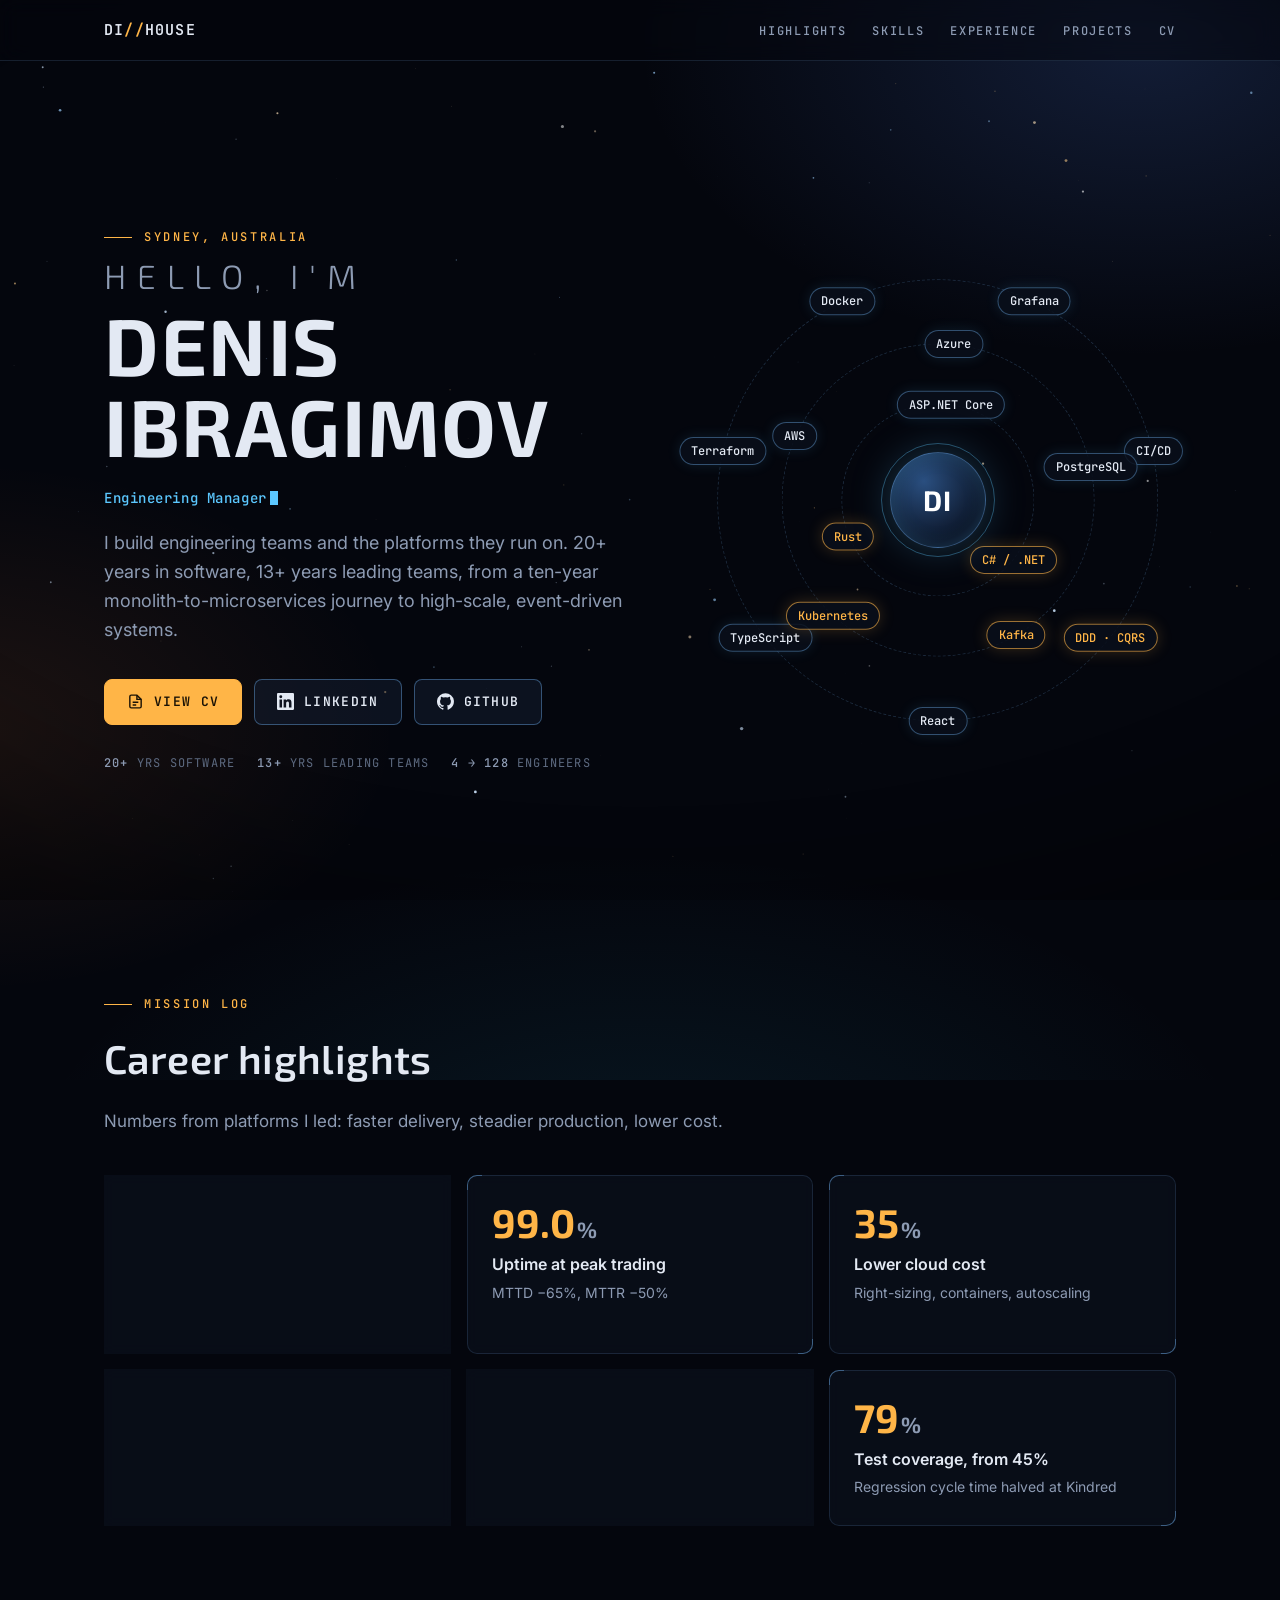
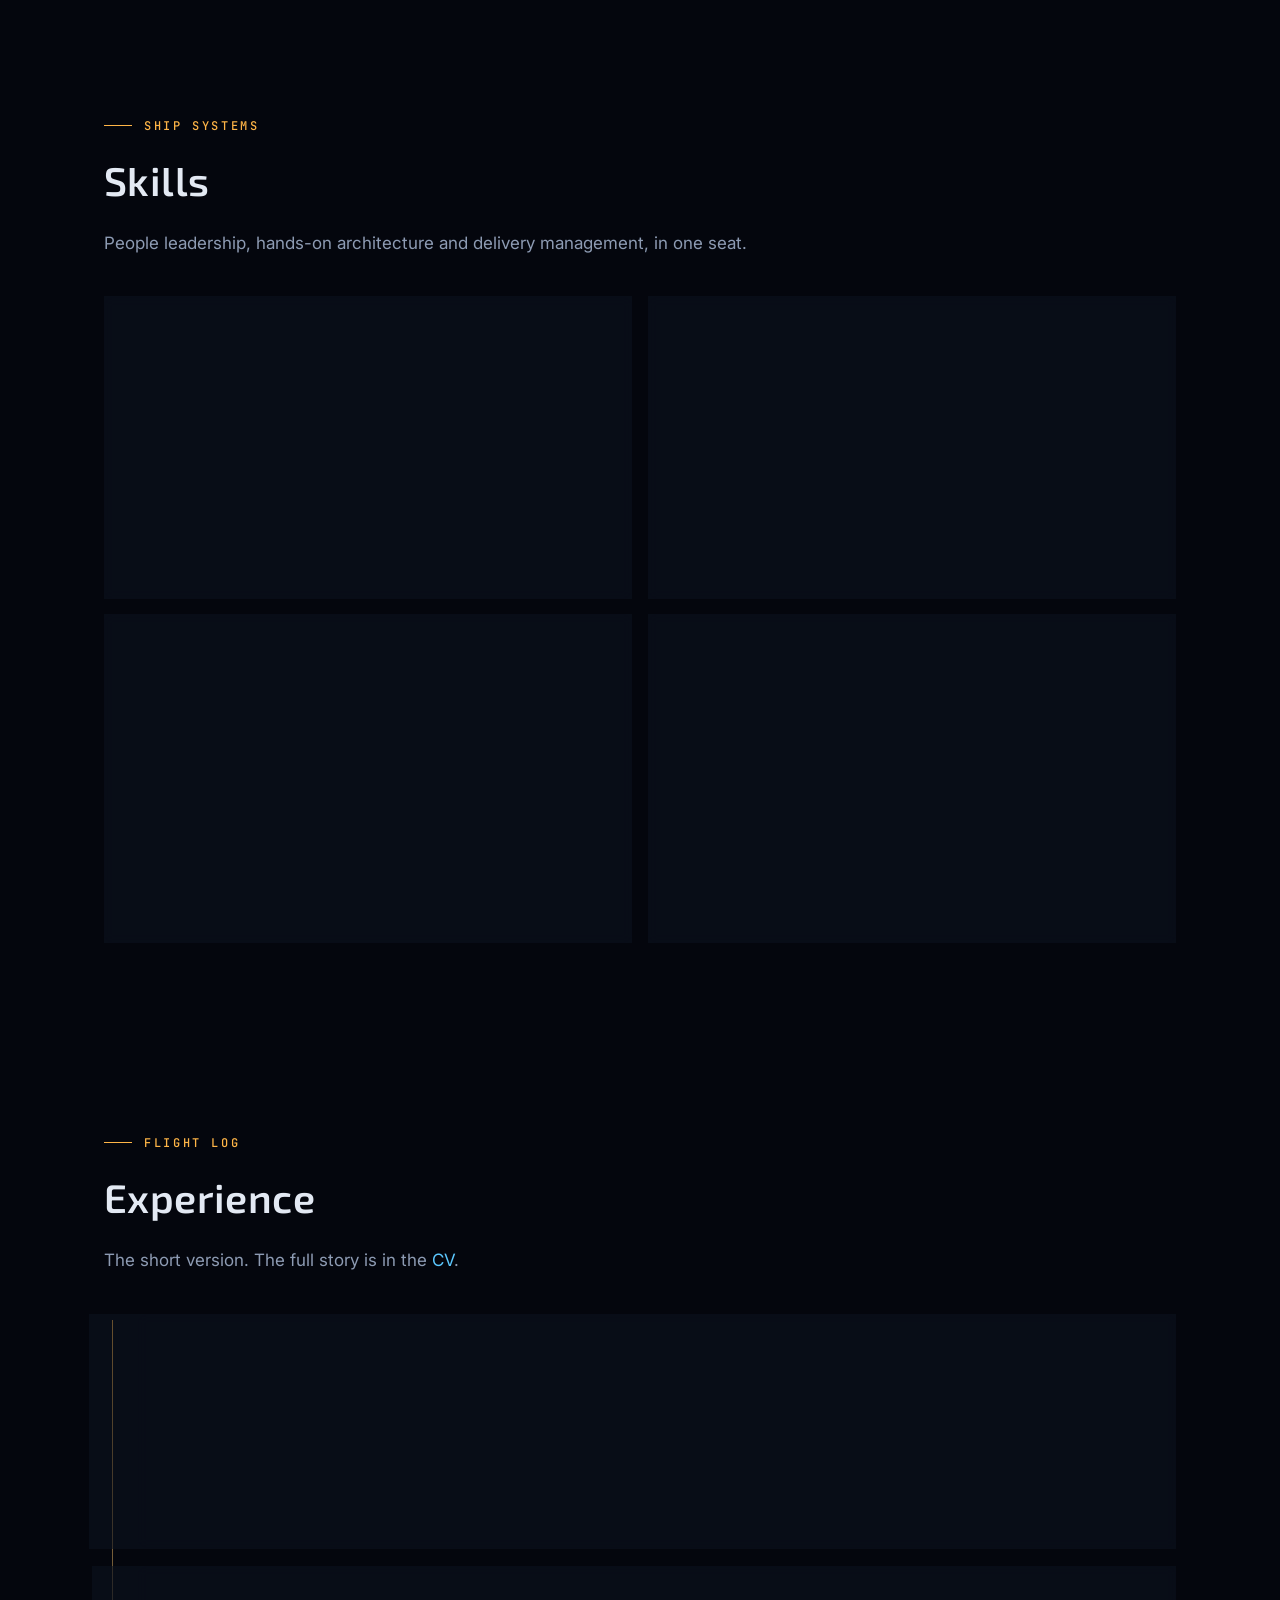
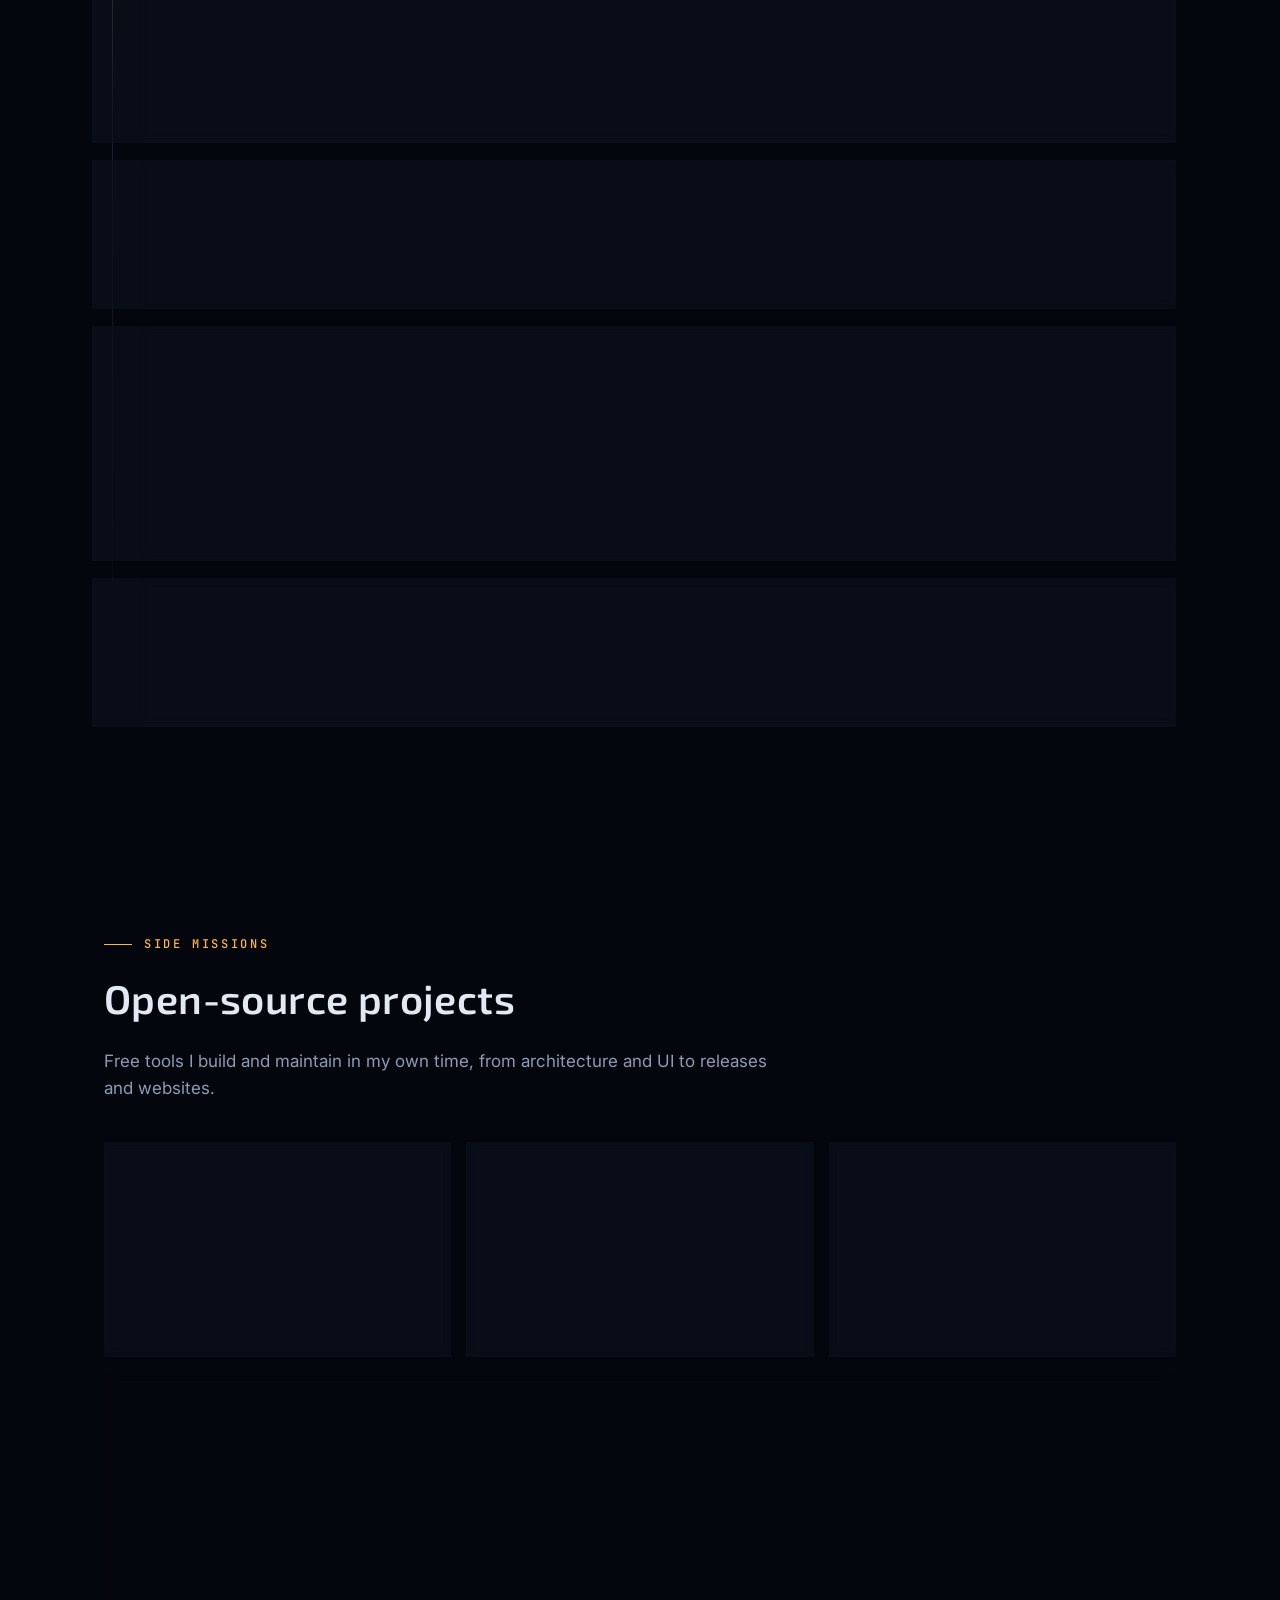
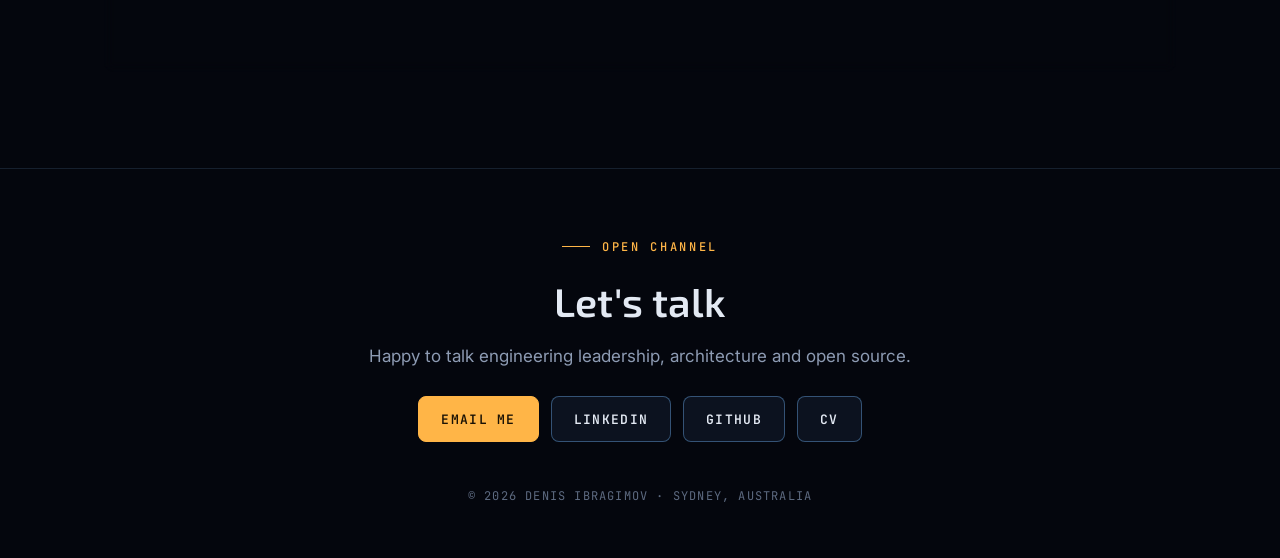
==== index.html @ 1d77c8be "feat: profile page and CV" ====
<!doctype html>
<html lang="en">
<head>
<meta charset="utf-8">
<meta name="viewport" content="width=device-width, initial-scale=1">
<title>Denis Ibragimov</title>
<meta name="description" content="Denis Ibragimov: Engineering Manager, Technical Lead and Solution Architect in Sydney. 20+ years in software, 13+ years leading teams.">
<meta property="og:title" content="Denis Ibragimov">
<meta property="og:description" content="Engineering Manager · Technical Lead · Solution Architect · Sydney">
<meta property="og:type" content="profile">
<meta name="theme-color" content="#04060d">
<link rel="icon" href="assets/favicon.svg" type="image/svg+xml">
<link rel="preconnect" href="https://fonts.googleapis.com">
<link rel="preconnect" href="https://fonts.gstatic.com" crossorigin>
<link href="https://fonts.googleapis.com/css2?family=Exo+2:wght@300;600;700&family=Inter:wght@400;600&family=JetBrains+Mono:wght@400;500;600&display=swap" rel="stylesheet">
<link rel="stylesheet" href="assets/style.css">
</head>
<body>
<div class="nebula"></div>
<canvas id="space" aria-hidden="true"></canvas>
<div class="vignette"></div>

<nav class="nav">
  <div class="wrap">
    <a class="brand" href="#top">DI<span>//</span>H0USE</a>
    <ul>
      <li><a href="#highlights">Highlights</a></li>
      <li><a href="#skills">Skills</a></li>
      <li><a href="#experience">Experience</a></li>
      <li><a href="#projects">Projects</a></li>
      <li><a href="cv.html">CV</a></li>
    </ul>
  </div>
</nav>

<header class="hero" id="top">
  <div class="wrap">
    <div class="reveal">
      <p class="label">Sydney, Australia</p>
      <h1><span class="thin">Hello, I'm</span>Denis<br>Ibragimov</h1>
      <div class="roles"><span class="text" data-roles='["Engineering Manager","Technical Lead","Solution Architect","Technical Project Manager"]'></span><span class="caret"></span></div>
      <p class="intro">I build engineering teams and the platforms they run on. 20+ years in software, 13+ years leading teams, from a ten-year monolith-to-microservices journey to high-scale, event-driven systems.</p>
      <div class="btns">
        <a class="btn primary" href="cv.html">
          <svg viewBox="0 0 24 24" fill="none" stroke="currentColor" stroke-width="2"><path d="M14 3H6a2 2 0 0 0-2 2v14a2 2 0 0 0 2 2h12a2 2 0 0 0 2-2V9z"/><path d="M14 3v6h6M8 13h8M8 17h5"/></svg>
          View CV
        </a>
        <a class="btn" href="https://www.linkedin.com/in/h0uzer/" target="_blank" rel="noopener">
          <svg viewBox="0 0 24 24" fill="currentColor"><path d="M20.45 20.45h-3.56v-5.57c0-1.33-.02-3.04-1.85-3.04-1.85 0-2.14 1.45-2.14 2.94v5.67H9.35V9h3.41v1.56h.05c.48-.9 1.64-1.85 3.37-1.85 3.6 0 4.27 2.37 4.27 5.46v6.28zM5.34 7.43a2.06 2.06 0 1 1 0-4.13 2.06 2.06 0 0 1 0 4.13zM7.12 20.45H3.56V9h3.56v11.45zM22.22 0H1.77C.79 0 0 .77 0 1.73v20.54C0 23.23.79 24 1.77 24h20.45c.98 0 1.78-.77 1.78-1.73V1.73C24 .77 23.2 0 22.22 0z"/></svg>
          LinkedIn
        </a>
        <a class="btn" href="https://github.com/h0useRus" target="_blank" rel="noopener">
          <svg viewBox="0 0 24 24" fill="currentColor"><path d="M12 .3a12 12 0 0 0-3.8 23.38c.6.12.83-.26.83-.57L9 21.07c-3.34.72-4.04-1.61-4.04-1.61-.55-1.39-1.34-1.76-1.34-1.76-1.08-.74.09-.73.09-.73 1.2.09 1.83 1.24 1.83 1.24 1.07 1.83 2.81 1.3 3.5 1 .1-.78.42-1.31.76-1.61-2.67-.3-5.47-1.33-5.47-5.93 0-1.31.47-2.38 1.24-3.22-.14-.3-.54-1.52.1-3.18 0 0 1-.32 3.3 1.23a11.5 11.5 0 0 1 6 0c2.28-1.55 3.29-1.23 3.29-1.23.64 1.66.24 2.88.12 3.18a4.65 4.65 0 0 1 1.23 3.22c0 4.61-2.8 5.63-5.48 5.92.42.36.81 1.1.81 2.22l-.01 3.29c0 .31.2.69.82.57A12 12 0 0 0 12 .3"/></svg>
          GitHub
        </a>
      </div>
      <div class="meta"><span><b>20+</b> YRS SOFTWARE</span><span><b>13+</b> YRS LEADING TEAMS</span><span><b>4 → 128</b> ENGINEERS</span></div>
    </div>
    <div class="orbit reveal" aria-label="Core technologies">
      <div class="core">DI</div>
    </div>
  </div>
</header>

<section id="highlights">
  <div class="wrap">
    <p class="label">Mission log</p>
    <h2>Career highlights</h2>
    <p class="lead">Numbers from platforms I led: faster delivery, steadier production, lower cost.</p>
    <div class="stats reveal">
      <div class="stat hud"><div class="num"><span data-count="75">0</span><small>%</small></div><div class="what">Faster releases</div><div class="ctx">Monthly to several per week; 3x traffic growth</div></div>
      <div class="stat hud"><div class="num"><span data-count="99.9">0</span><small>%</small></div><div class="what">Uptime at peak trading</div><div class="ctx">MTTD −65%, MTTR −50%</div></div>
      <div class="stat hud"><div class="num"><span data-count="35">0</span><small>%</small></div><div class="what">Lower cloud cost</div><div class="ctx">Right-sizing, containers, autoscaling</div></div>
      <div class="stat hud"><div class="num"><span data-count="4">0</span><small>x</small></div><div class="what">Deployment frequency</div><div class="ctx">With 60% lower change failure rate</div></div>
      <div class="stat hud"><div class="num"><span data-count="22">0</span><small>%</small></div><div class="what">Mobile conversion uplift</div><div class="ctx">40% faster pages after React replatform</div></div>
      <div class="stat hud"><div class="num"><span data-count="80">0</span><small>%</small></div><div class="what">Test coverage, from 45%</div><div class="ctx">Regression cycle time halved at Kindred</div></div>
    </div>
  </div>
</section>

<section id="skills">
  <div class="wrap">
    <p class="label">Ship systems</p>
    <h2>Skills</h2>
    <p class="lead">People leadership, hands-on architecture and delivery management, in one seat.</p>
    <div class="skills">
      <div class="sys hud amber reveal">
        <h3>Engineering management <span class="code">SYS-01</span></h3>
        <p>Strategy and roadmaps, hiring and scaling teams, distributed and offshore teams, 24/7 operational readiness.</p>
        <div class="bar"><div class="row">Team building &amp; scaling<em>expert</em></div><div class="track"><div class="fill" data-v="96"></div></div></div>
        <div class="bar"><div class="row">Mentoring &amp; career growth<em>expert</em></div><div class="track"><div class="fill" data-v="92"></div></div></div>
        <div class="bar"><div class="row">Incident response &amp; operations<em>expert</em></div><div class="track"><div class="fill" data-v="90"></div></div></div>
        <div class="bar"><div class="row">Executive partnership (CEO, CPO, CISO)<em>advanced</em></div><div class="track"><div class="fill" data-v="86"></div></div></div>
      </div>
      <div class="sys hud reveal">
        <h3>Solution architecture <span class="code">SYS-02</span></h3>
        <p>Secure, event-driven platforms on AWS and Azure; legacy migration without stopping the business.</p>
        <div class="bar"><div class="row">Microservices &amp; event-driven (Kafka)<em>expert</em></div><div class="track"><div class="fill" data-v="95"></div></div></div>
        <div class="bar"><div class="row">DDD, CQRS, REST APIs<em>expert</em></div><div class="track"><div class="fill" data-v="92"></div></div></div>
        <div class="bar"><div class="row">Security: OAuth 2.0, RBAC<em>advanced</em></div><div class="track"><div class="fill" data-v="86"></div></div></div>
        <div class="bar"><div class="row">Data lakes, ETL/ELT<em>advanced</em></div><div class="track"><div class="fill" data-v="80"></div></div></div>
      </div>
      <div class="sys hud reveal">
        <h3>Hands-on engineering <span class="code">SYS-03</span></h3>
        <p>Still writing and reviewing code every week: .NET at work, Rust in my own time.</p>
        <div class="bar"><div class="row">C# / .NET 11 / ASP.NET Core<em>expert</em></div><div class="track"><div class="fill" data-v="98"></div></div></div>
        <div class="bar"><div class="row">Rust (egui, Win32, Linux evdev)<em>advanced</em></div><div class="track"><div class="fill" data-v="84"></div></div></div>
        <div class="bar"><div class="row">React / TypeScript<em>advanced</em></div><div class="track"><div class="fill" data-v="78"></div></div></div>
        <div class="chips"><span class="chip">EF Core</span><span class="chip">WCF</span><span class="chip">ML.NET</span><span class="chip">xUnit / NUnit</span><span class="chip">GitHub Copilot</span></div>
      </div>
      <div class="sys hud amber reveal">
        <h3>Cloud, DevOps &amp; data <span class="code">SYS-04</span></h3>
        <p>Infrastructure as code, CI/CD and observability that keep production calm.</p>
        <div class="bar"><div class="row">Kubernetes &amp; Docker<em>expert</em></div><div class="track"><div class="fill" data-v="90"></div></div></div>
        <div class="bar"><div class="row">AWS / Azure, Terraform<em>advanced</em></div><div class="track"><div class="fill" data-v="88"></div></div></div>
        <div class="bar"><div class="row">Observability (Grafana, Elastic, New Relic)<em>advanced</em></div><div class="track"><div class="fill" data-v="86"></div></div></div>
        <div class="chips"><span class="chip">PostgreSQL</span><span class="chip">SQL Server</span><span class="chip">MongoDB</span><span class="chip">DynamoDB</span><span class="chip">Snowflake</span><span class="chip">TeamCity</span><span class="chip">Octopus</span><span class="chip">GitHub Actions</span></div>
      </div>
    </div>
  </div>
</section>

<section id="experience">
  <div class="wrap">
    <p class="label">Flight log</p>
    <h2>Experience</h2>
    <p class="lead">The short version. The full story is in the <a href="cv.html">CV</a>.</p>
    <div class="log">
      <article class="entry hud now reveal">
        <span class="dot"></span>
        <header><h3>Engineering Manager / Team Lead</h3><span class="when">MAY 2023 – NOW</span></header>
        <div class="org">Kindred Group (Unibet) <span>· Sydney · online gaming and sports betting</span></div>
        <ul>
          <li>Promoted from Senior Developer; lead a distributed team of 5 engineers across time zones</li>
          <li>Led the legacy platform's migration to modern .NET, release by release up to <b>.NET 11</b></li>
          <li>Designed the new platform on <b>Kafka, PostgreSQL and Kubernetes</b>: millions of transactions a day</li>
          <li>Test coverage <b>45% → 80%</b>, regression cycle time halved; introduced safe AI-assisted development</li>
        </ul>
      </article>
      <article class="entry hud reveal">
        <span class="dot"></span>
        <header><h3>Team Lead</h3><span class="when">DEC 2022 – APR 2023</span></header>
        <div class="org">eQ8 <span>· strategic workforce planning SaaS</span></div>
        <ul>
          <li>Set up the v2.0 architecture, standards and delivery model from scratch: <b>first release in 12 weeks</b></li>
          <li>Sprint velocity up 30% within two quarters</li>
        </ul>
      </article>
      <article class="entry hud reveal">
        <span class="dot"></span>
        <header><h3>Senior Security Developer</h3><span class="when">SEP 2022 – DEC 2022</span></header>
        <div class="org">Simpology <span>· mortgage technology</span></div>
        <ul><li>Secure back-end integration with Commonwealth Bank home loan APIs on AWS</li></ul>
      </article>
      <article class="entry hud reveal">
        <span class="dot"></span>
        <header><h3>Engineering Manager, Head of Platform Engineering &amp; Enterprise Architect</h3><span class="when">2009 – 2022</span></header>
        <div class="org">MySale Group PLC (OzSale) <span>· 12 e-shops across AU, NZ and South-East Asia · 500K+ monthly users</span></div>
        <ul>
          <li>Grew engineering from <b>4 to 128 engineers</b>; Lead Developer → Team Lead → Head of Platform</li>
          <li>Ten-year migration from a monolith to secure cloud-native microservices across 100+ databases: <b>75% faster releases, 3x traffic</b></li>
          <li>OAuth 2.0 and RBAC everywhere: security incidents down 70%; cloud costs down 35%</li>
          <li>WebForms → React/TypeScript: 40% faster pages, 22% higher mobile conversion</li>
        </ul>
      </article>
      <article class="entry hud reveal">
        <span class="dot"></span>
        <header><h3>Earlier career</h3><span class="when">1997 – 2009</span></header>
        <div class="org">Saint Petersburg <span>· Exigen Services, Bridge-Quest Labs, TELROS, Arcadia</span></div>
        <ul><li>Senior developer, lead UI developer and chief QA engineer: e-commerce, performance-critical SDKs, telecom software</li></ul>
      </article>
    </div>
  </div>
</section>

<section id="projects">
  <div class="wrap">
    <p class="label">Side missions</p>
    <h2>Open-source projects</h2>
    <p class="lead">Free tools I build and maintain in my own time, from architecture and UI to releases and websites.</p>
    <div class="projects">
      <article class="proj hud reveal">
        <span class="tag">Rust · Windows</span>
        <h3>Keyboard Gobloon</h3>
        <p>Light replacement for the Windows language switcher: fixes text typed in the wrong layout and typos, and optimises AI prompts locally.</p>
        <div class="links"><a href="https://h0userus.github.io/keyboard-gobloon/">Website ↗</a><a href="https://github.com/h0useRus/KeyboardGobloon">Code ↗</a></div>
      </article>
      <article class="proj hud reveal">
        <span class="tag">C# · .NET</span>
        <h3>Star Citizen Tools</h3>
        <p>Desktop app that installs, updates and manages community localizations for Star Citizen, with separate LIVE and PTU setups.</p>
        <div class="links"><a href="https://github.com/h0useRus/StarCitizen">Code ↗</a><span class="stars">★ 21</span></div>
      </article>
      <article class="proj hud reveal">
        <span class="tag">C# · .NET library</span>
        <h3>Elite Dangerous API</h3>
        <p>Multi-platform .NET library for Elite: Dangerous, the base of my companion tools for the game.</p>
        <div class="links"><a href="https://github.com/h0useRus/EliteDangerousAPI">Code ↗</a><span class="stars">★ 4</span></div>
      </article>
      <article class="proj feature hud reveal">
        <div>
          <span class="tag">Flagship · Rust · Windows &amp; Linux</span>
          <h3>Joystick Gobloon</h3>
          <p>Free joystick mapper for Windows and Linux. Device hiding, virtual joysticks and input mapping in one app, for flight and space sim pilots with serious HOTAS setups. Imports Joystick Gremlin profiles.</p>
          <div class="btns">
            <a class="btn primary" href="https://h0userus.github.io/joystick-gobloon/">Visit the website</a>
            <a class="btn" href="https://github.com/h0useRus/JoystickGobloon">Source code</a>
          </div>
        </div>
        <ul>
          <li>Hides real devices (HidHide on Windows, exclusive grab on Linux)</li>
          <li>Virtual joysticks and gamepads through vJoy and uinput</li>
          <li>Modes, macros, axis curves, Lua scripts, voice commands</li>
          <li>Writes bindings straight into game configs</li>
          <li>Seven languages; installer, portable zip and AppImage</li>
        </ul>
      </article>
    </div>
  </div>
</section>

<footer>
  <div class="wrap">
    <p class="label" style="justify-content:center">Open channel</p>
    <h2>Let's talk</h2>
    <p class="lead" style="margin:0 auto">Happy to talk engineering leadership, architecture and open source.</p>
    <div class="btns">
      <a class="btn primary" href="mailto:da.ibragimov@gmail.com">Email me</a>
      <a class="btn" href="https://www.linkedin.com/in/h0uzer/" target="_blank" rel="noopener">LinkedIn</a>
      <a class="btn" href="https://github.com/h0useRus" target="_blank" rel="noopener">GitHub</a>
      <a class="btn" href="cv.html">CV</a>
    </div>
    <small>© 2026 DENIS IBRAGIMOV · SYDNEY, AUSTRALIA</small>
  </div>
</footer>

<script src="assets/space.js"></script>
</body>
</html>
---- assets/style.css ----
:root {
  --bg: #04060d;
  --panel: rgba(12, 18, 32, 0.62);
  --panel-solid: #0b111e;
  --line: rgba(120, 170, 220, 0.16);
  --line-strong: rgba(120, 190, 255, 0.38);
  --text: #e3e9f3;
  --muted: #8d9bb3;
  --dim: #5d6a80;
  --cyan: #5cc8ff;
  --amber: #ffb547;
  --red: #ff6b5a;
  --radius: 10px;
  --max: 1120px;
  --head: "Exo 2", system-ui, sans-serif;
  --body: "Inter", system-ui, sans-serif;
  --mono: "JetBrains Mono", ui-monospace, monospace;
}

* { box-sizing: border-box; }
html { scroll-behavior: smooth; }
body {
  margin: 0;
  background: var(--bg);
  color: var(--text);
  font: 16px/1.6 var(--body);
  overflow-x: hidden;
  -webkit-font-smoothing: antialiased;
}
a { color: var(--cyan); text-decoration: none; }
a:hover { color: #9ddcff; }
img { max-width: 100%; }

/* ---------- space background ---------- */
#space {
  position: fixed; inset: 0; width: 100%; height: 100%;
  z-index: -2; display: block;
}
.nebula {
  position: fixed; inset: -20%; z-index: -3; pointer-events: none;
  background:
    radial-gradient(40% 35% at 78% 18%, rgba(70, 110, 200, 0.22), transparent 70%),
    radial-gradient(35% 30% at 12% 72%, rgba(255, 140, 60, 0.10), transparent 70%),
    radial-gradient(50% 40% at 50% 110%, rgba(40, 160, 200, 0.12), transparent 70%),
    var(--bg);
  animation: drift 90s ease-in-out infinite alternate;
}
@keyframes drift {
  from { transform: translate3d(0, 0, 0) scale(1); }
  to { transform: translate3d(-3%, 2%, 0) scale(1.06); }
}
.vignette {
  position: fixed; inset: 0; z-index: -1; pointer-events: none;
  background: radial-gradient(120% 90% at 50% 40%, transparent 55%, rgba(0, 0, 0, 0.65));
}

/* ---------- layout ---------- */
.wrap { max-width: var(--max); margin: 0 auto; padding: 0 24px; }
section { padding: 96px 0; position: relative; }

.nav {
  position: fixed; top: 0; left: 0; right: 0; z-index: 10;
  backdrop-filter: blur(10px);
  background: rgba(4, 6, 13, 0.55);
  border-bottom: 1px solid var(--line);
}
.nav .wrap { display: flex; align-items: center; justify-content: space-between; height: 60px; }
.brand { font: 600 15px var(--mono); color: var(--text); letter-spacing: 0.08em; }
.brand span { color: var(--amber); }
.nav ul { list-style: none; display: flex; gap: 26px; margin: 0; padding: 0; }
.nav ul a { color: var(--muted); font: 500 12px var(--mono); letter-spacing: 0.14em; text-transform: uppercase; }
.nav ul a:hover { color: var(--text); }

.label {
  font: 500 12px var(--mono); letter-spacing: 0.22em; text-transform: uppercase;
  color: var(--amber); display: flex; align-items: center; gap: 12px; margin: 0 0 14px;
}
.label::before { content: ""; width: 28px; height: 1px; background: var(--amber); }
h1, h2, h3 { font-family: var(--head); margin: 0; letter-spacing: 0.01em; }
h2 { font-size: clamp(28px, 4vw, 40px); font-weight: 600; margin-bottom: 18px; }
.lead { color: var(--muted); max-width: 680px; margin: 0 0 40px; font-size: 17px; }

/* HUD panel with corner brackets */
.hud {
  position: relative; background: var(--panel);
  border: 1px solid var(--line); border-radius: var(--radius);
  backdrop-filter: blur(6px);
}
.hud::before, .hud::after {
  content: ""; position: absolute; width: 14px; height: 14px; pointer-events: none;
  border-color: var(--line-strong); border-style: solid;
}
.hud::before { top: -1px; left: -1px; border-width: 1px 0 0 1px; border-top-left-radius: var(--radius); }
.hud::after { bottom: -1px; right: -1px; border-width: 0 1px 1px 0; border-bottom-right-radius: var(--radius); }

/* ---------- hero ---------- */
.hero { min-height: 100vh; display: flex; align-items: center; padding-top: 100px; }
.hero .wrap { display: grid; grid-template-columns: 1.15fr 1fr; gap: 48px; align-items: center; }
.hero h1 {
  font-size: clamp(42px, 7vw, 80px); font-weight: 700; line-height: 1.02;
  letter-spacing: 0.02em; text-transform: uppercase;
}
.hero h1 .thin { display: block; font-weight: 300; color: var(--muted); font-size: 0.42em; letter-spacing: 0.32em; margin-bottom: 10px; }
.roles { margin: 22px 0 10px; font: 500 14px var(--mono); color: var(--cyan); min-height: 1.6em; letter-spacing: 0.04em; }
.roles .caret { display: inline-block; width: 8px; height: 1em; background: var(--cyan); vertical-align: -2px; margin-left: 3px; animation: blink 1s steps(1) infinite; }
@keyframes blink { 50% { opacity: 0; } }
.hero p.intro { color: var(--muted); font-size: 18px; max-width: 560px; margin: 18px 0 34px; }
.meta { font: 12px var(--mono); color: var(--dim); letter-spacing: 0.1em; margin-top: 30px; display: flex; gap: 22px; flex-wrap: wrap; }
.meta b { color: var(--muted); font-weight: 500; }

.btns { display: flex; gap: 12px; flex-wrap: wrap; }
.btn {
  display: inline-flex; align-items: center; gap: 10px; height: 46px; padding: 0 22px;
  border-radius: 8px; font: 600 13px var(--mono); letter-spacing: 0.1em; text-transform: uppercase;
  border: 1px solid var(--line-strong); color: var(--text); background: rgba(20, 30, 50, 0.5);
  transition: border-color 0.2s, background 0.2s, transform 0.2s, box-shadow 0.2s; cursor: pointer;
}
.btn:hover { border-color: var(--cyan); color: #fff; transform: translateY(-1px); box-shadow: 0 0 24px rgba(92, 200, 255, 0.18); }
.btn.primary { background: var(--amber); color: #1a1205; border-color: var(--amber); }
.btn.primary:hover { background: #ffc66e; color: #1a1205; box-shadow: 0 0 28px rgba(255, 181, 71, 0.35); }
.btn svg { width: 17px; height: 17px; }

/* ---------- orbit ---------- */
.orbit {
  --size: min(460px, 86vw);
  position: relative; width: var(--size); height: var(--size); margin: 0 auto;
}
.ring {
  position: absolute; top: 50%; left: 50%; border-radius: 50%;
  border: 1px dashed rgba(120, 180, 240, 0.2);
  transform: translate(-50%, -50%);
}
.ring .spin { position: absolute; inset: 0; animation: spin var(--t) linear infinite; }
.ring.rev .spin { animation-direction: reverse; }
.node {
  position: absolute; top: 50%; left: 50%;
  transform: rotate(var(--a)) translateX(var(--r)) rotate(calc(-1 * var(--a)));
}
.node span {
  display: block; transform: translate(-50%, -50%);
  animation: unspin var(--t) linear infinite;
  white-space: nowrap; padding: 5px 11px; border-radius: 999px;
  font: 500 12px var(--mono); color: var(--text);
  background: rgba(10, 16, 28, 0.85); border: 1px solid var(--line-strong);
  box-shadow: 0 0 14px rgba(92, 200, 255, 0.12);
}
.ring.rev .node span { animation-name: respin; }
.node.hot span { border-color: rgba(255, 181, 71, 0.6); color: var(--amber); box-shadow: 0 0 16px rgba(255, 181, 71, 0.2); }
@keyframes spin { to { transform: rotate(360deg); } }
@keyframes unspin { from { transform: translate(-50%, -50%) rotate(0); } to { transform: translate(-50%, -50%) rotate(-360deg); } }
@keyframes respin { from { transform: translate(-50%, -50%) rotate(0); } to { transform: translate(-50%, -50%) rotate(360deg); } }
.core {
  position: absolute; top: 50%; left: 50%; width: 96px; height: 96px; transform: translate(-50%, -50%);
  border-radius: 50%; display: grid; place-items: center;
  font: 700 28px var(--head); letter-spacing: 0.06em; color: #fff;
  background: radial-gradient(circle at 35% 30%, #2a4f80, #0b1426 70%);
  border: 1px solid var(--line-strong);
  box-shadow: 0 0 40px rgba(92, 200, 255, 0.25), inset 0 0 20px rgba(92, 200, 255, 0.2);
}
.core::after {
  content: ""; position: absolute; inset: -10px; border-radius: 50%;
  border: 1px solid rgba(92, 200, 255, 0.35); animation: pulse 3.2s ease-out infinite;
}
@keyframes pulse { from { transform: scale(0.9); opacity: 0.9; } to { transform: scale(1.7); opacity: 0; } }

/* ---------- stats ---------- */
.stats { display: grid; grid-template-columns: repeat(3, 1fr); gap: 16px; }
.stat { padding: 26px 24px; }
.stat .num { font: 700 40px/1 var(--head); color: var(--amber); }
.stat .num small { font-size: 0.55em; color: var(--muted); margin-left: 2px; }
.stat .what { font-weight: 600; margin-top: 10px; }
.stat .ctx { color: var(--muted); font-size: 14px; margin-top: 4px; }

/* ---------- skills ---------- */
.skills { display: grid; grid-template-columns: repeat(2, 1fr); gap: 16px; }
.sys { padding: 24px; }
.sys h3 { font-size: 18px; font-weight: 600; display: flex; justify-content: space-between; align-items: baseline; margin-bottom: 6px; }
.sys h3 .code { font: 500 11px var(--mono); color: var(--dim); letter-spacing: 0.16em; }
.sys p { color: var(--muted); font-size: 14px; margin: 0 0 16px; }
.bar { margin: 12px 0; }
.bar .row { display: flex; justify-content: space-between; font: 13px var(--mono); color: var(--text); margin-bottom: 6px; }
.bar .row em { font-style: normal; color: var(--dim); }
.track { height: 4px; background: rgba(120, 170, 220, 0.12); border-radius: 2px; overflow: hidden; }
.fill {
  height: 100%; width: 0; border-radius: 2px;
  background: linear-gradient(90deg, var(--cyan), #a6e4ff);
  box-shadow: 0 0 10px rgba(92, 200, 255, 0.6);
  transition: width 1.6s cubic-bezier(.2, .8, .2, 1);
}
.sys.amber .fill { background: linear-gradient(90deg, var(--amber), #ffd79a); box-shadow: 0 0 10px rgba(255, 181, 71, 0.55); }
.chips { display: flex; flex-wrap: wrap; gap: 8px; margin-top: 18px; }
.chip { font: 12px var(--mono); color: var(--muted); padding: 4px 10px; border: 1px solid var(--line); border-radius: 999px; }

/* ---------- timeline ---------- */
.log { position: relative; padding-left: 34px; }
.log::before { content: ""; position: absolute; left: 8px; top: 6px; bottom: 6px; width: 1px; background: linear-gradient(var(--amber), var(--line) 40%, transparent); }
.entry { position: relative; padding: 24px 26px; margin-bottom: 18px; }
.entry::marker { content: none; }
.entry .dot { position: absolute; left: -32px; top: 30px; width: 13px; height: 13px; border-radius: 50%; background: var(--bg); border: 2px solid var(--cyan); box-shadow: 0 0 10px var(--cyan); }
.entry.now .dot { border-color: var(--amber); box-shadow: 0 0 12px var(--amber); }
.entry header { display: flex; justify-content: space-between; gap: 16px; flex-wrap: wrap; align-items: baseline; }
.entry h3 { font-size: 20px; font-weight: 600; }
.entry .when { font: 12px var(--mono); color: var(--amber); letter-spacing: 0.08em; }
.entry .org { color: var(--cyan); font-size: 14px; margin: 2px 0 12px; }
.entry .org span { color: var(--dim); }
.entry ul { margin: 0; padding-left: 18px; color: var(--muted); font-size: 15px; }
.entry li { margin: 5px 0; }
.entry li b { color: var(--text); font-weight: 600; }

/* ---------- projects ---------- */
.projects { display: grid; grid-template-columns: repeat(3, 1fr); gap: 16px; }
.proj { padding: 24px; display: flex; flex-direction: column; transition: border-color 0.25s, transform 0.25s; }
.proj:hover { border-color: var(--line-strong); transform: translateY(-3px); }
.proj .tag { font: 11px var(--mono); color: var(--dim); letter-spacing: 0.14em; text-transform: uppercase; }
.proj h3 { font-size: 20px; margin: 8px 0 8px; }
.proj p { color: var(--muted); font-size: 14px; margin: 0 0 18px; flex: 1; }
.proj .links { display: flex; gap: 16px; font: 13px var(--mono); }
.proj.feature {
  grid-column: 1 / -1; display: grid; grid-template-columns: 1.2fr 1fr; gap: 32px; padding: 34px;
  border-color: rgba(255, 181, 71, 0.35);
  background: linear-gradient(120deg, rgba(40, 28, 10, 0.55), rgba(12, 18, 32, 0.62) 60%);
}
.proj.feature h3 { font-size: 30px; }
.proj.feature .tag { color: var(--amber); }
.proj.feature ul { margin: 0; padding: 0; list-style: none; color: var(--muted); font-size: 14px; }
.proj.feature li { padding: 9px 0; border-bottom: 1px solid var(--line); display: flex; gap: 10px; }
.proj.feature li::before { content: "▸"; color: var(--amber); }
.stars { font: 12px var(--mono); color: var(--amber); margin-left: auto; }

/* ---------- footer ---------- */
footer { padding: 70px 0 50px; border-top: 1px solid var(--line); text-align: center; }
footer h2 { margin-bottom: 10px; }
footer .btns { justify-content: center; margin: 26px 0 40px; }
footer small { color: var(--dim); font: 12px var(--mono); letter-spacing: 0.1em; }

/* reveal on scroll */
.reveal { opacity: 0; transform: translateY(24px); transition: opacity 0.9s ease, transform 0.9s ease; }
.reveal.in { opacity: 1; transform: none; }

@media (max-width: 900px) {
  .hero .wrap { grid-template-columns: 1fr; }
  .hero { padding-top: 90px; }
  .stats, .projects { grid-template-columns: 1fr 1fr; }
  .skills { grid-template-columns: 1fr; }
  .proj.feature { grid-template-columns: 1fr; }
  .nav ul { display: none; }
}
@media (max-width: 600px) {
  .wrap { padding: 0 16px; }
  section { padding: 72px 0; }
  .stats, .projects { grid-template-columns: 1fr; }
  .orbit { --size: 92vw; }
  .node span { font-size: 10px; padding: 4px 8px; }
  .log { padding-left: 26px; }
  .entry { padding: 20px; }
  .entry .dot { left: -24px; }
}
@media (prefers-reduced-motion: reduce) {
  *, *::before, *::after { animation: none !important; transition: none !important; }
  .reveal { opacity: 1; transform: none; }
}
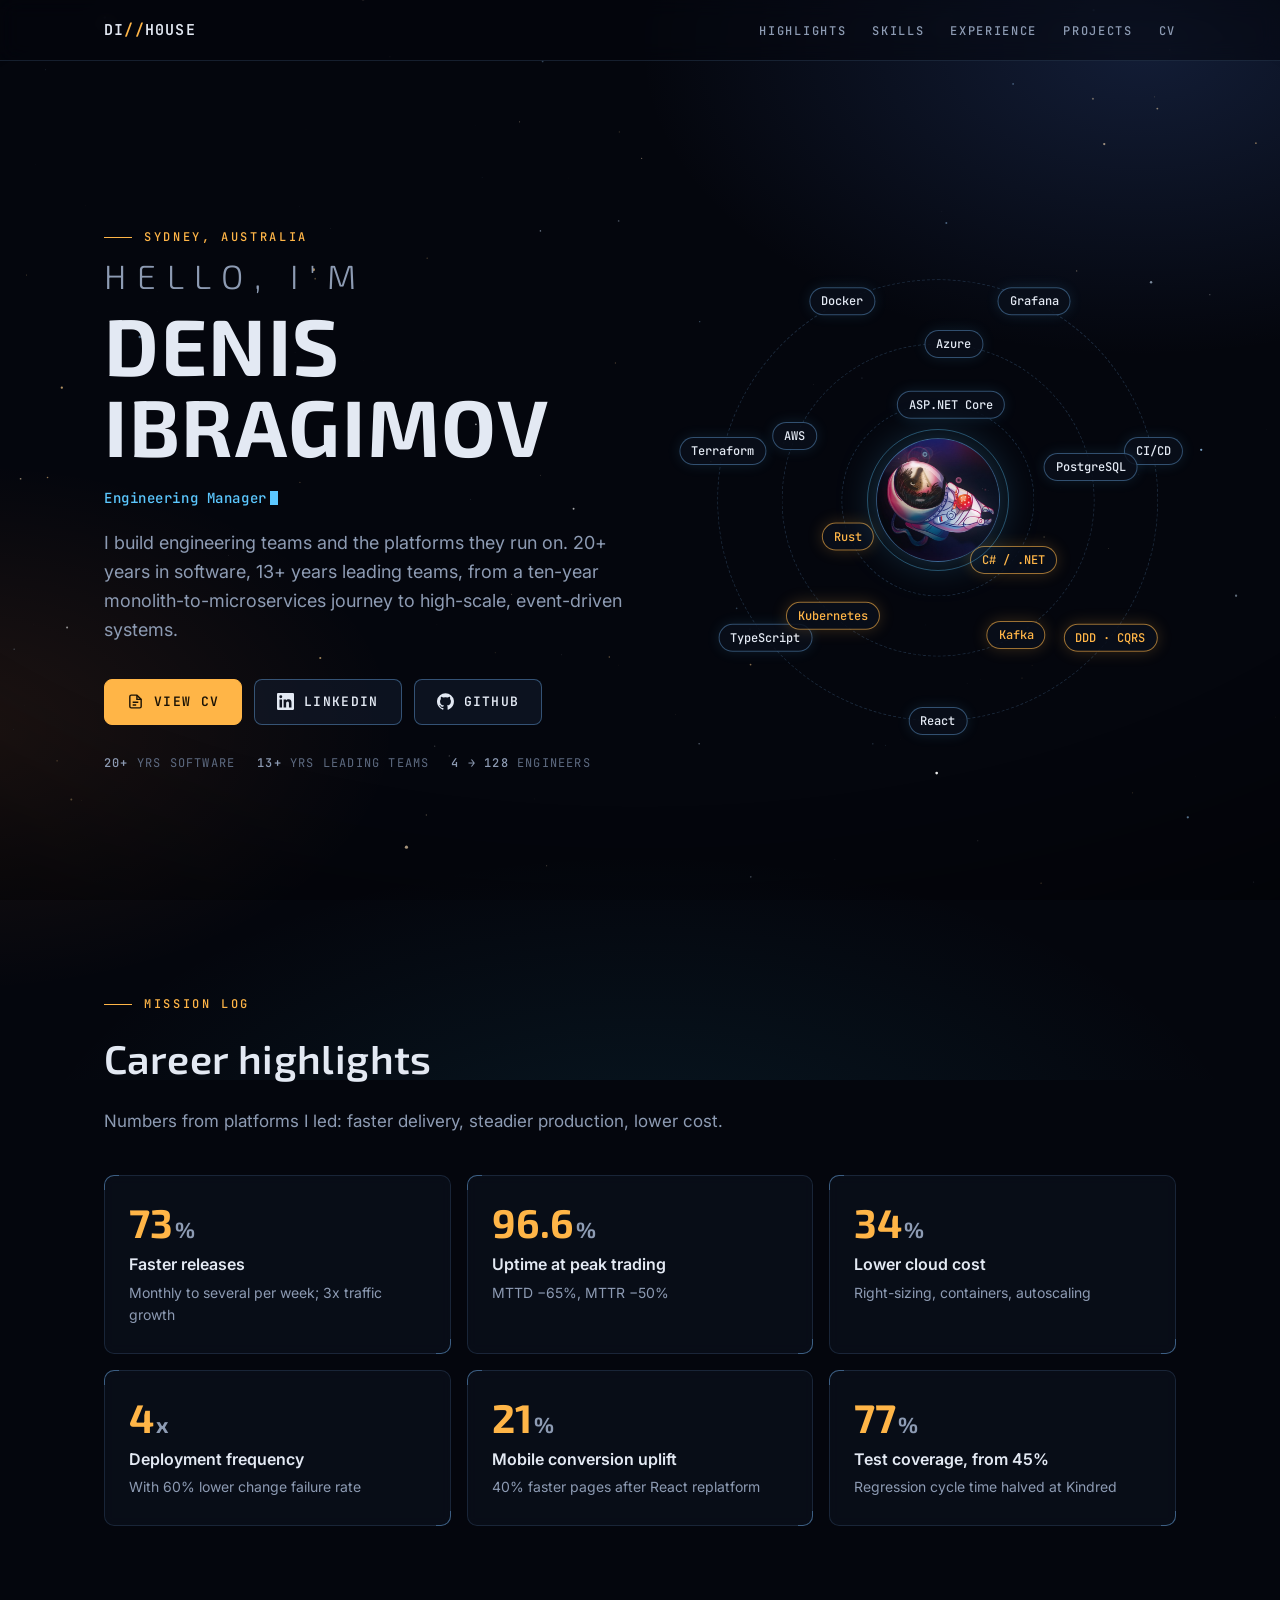
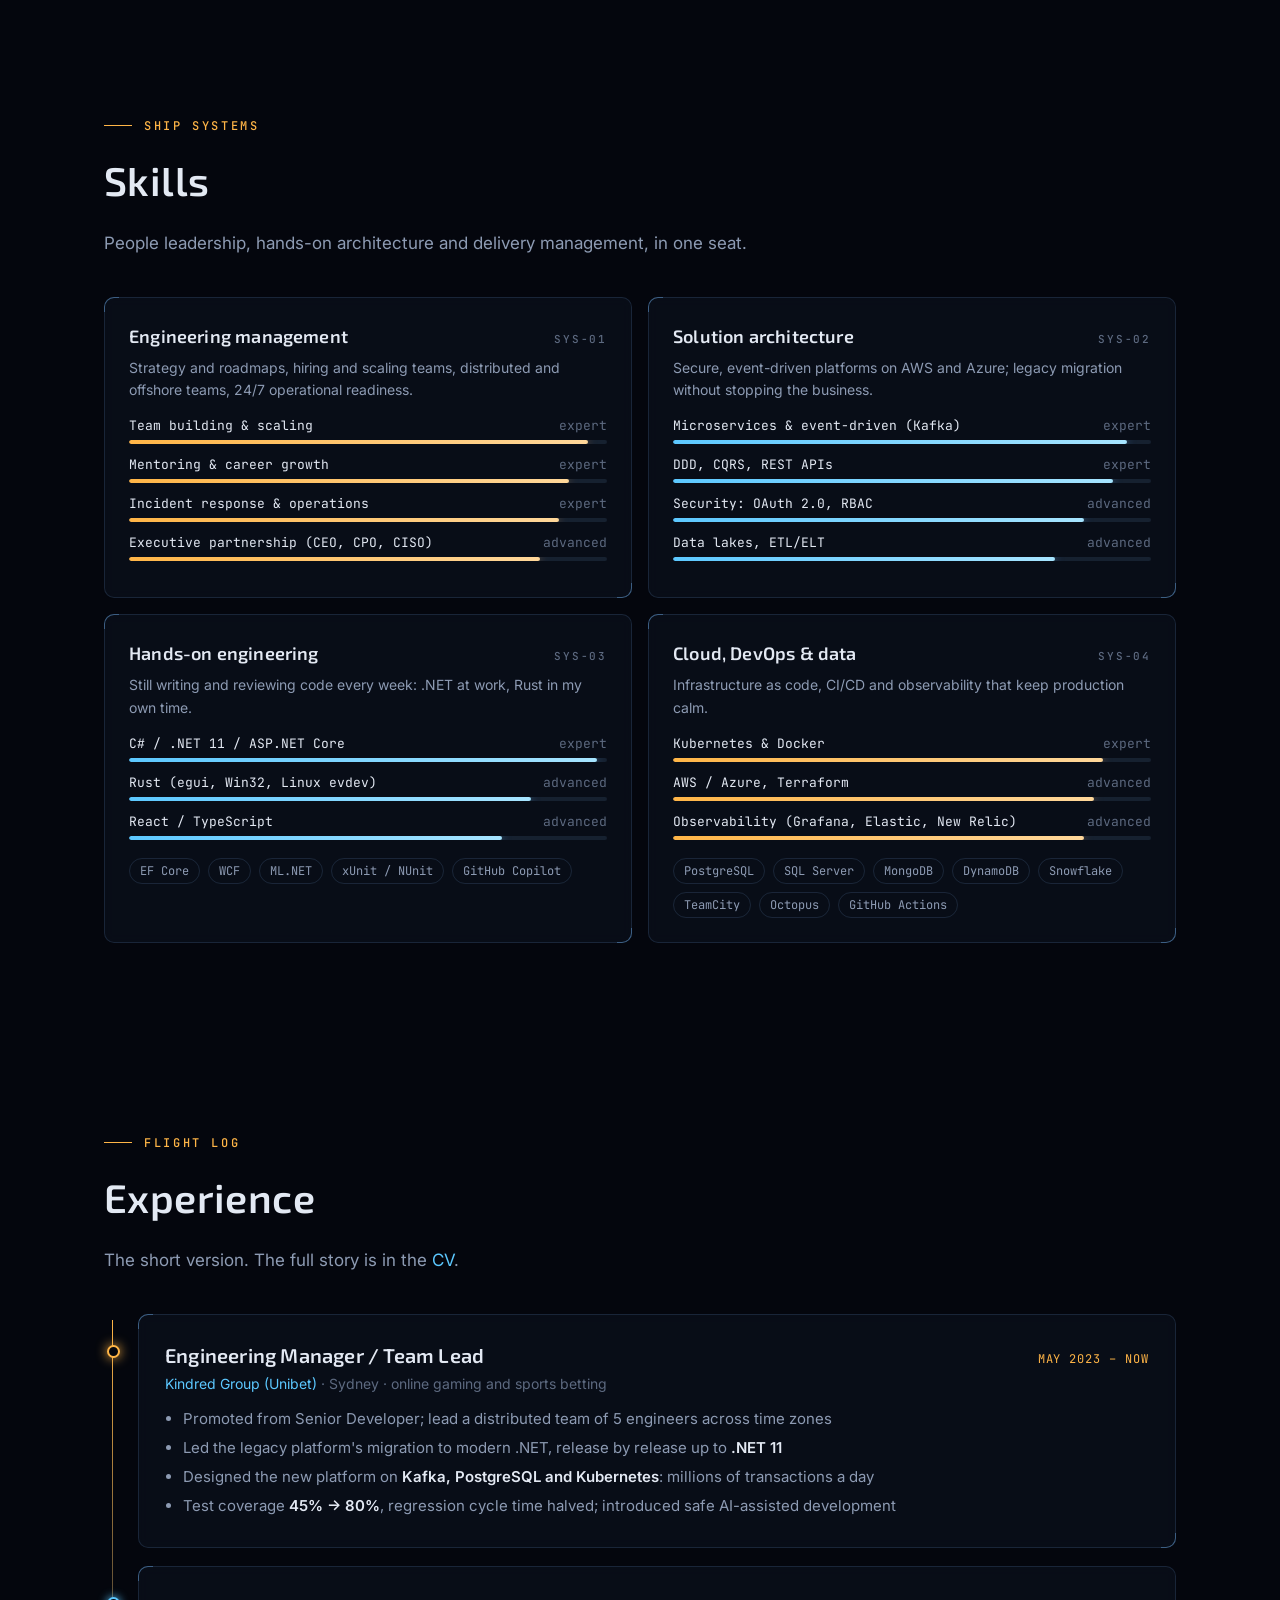
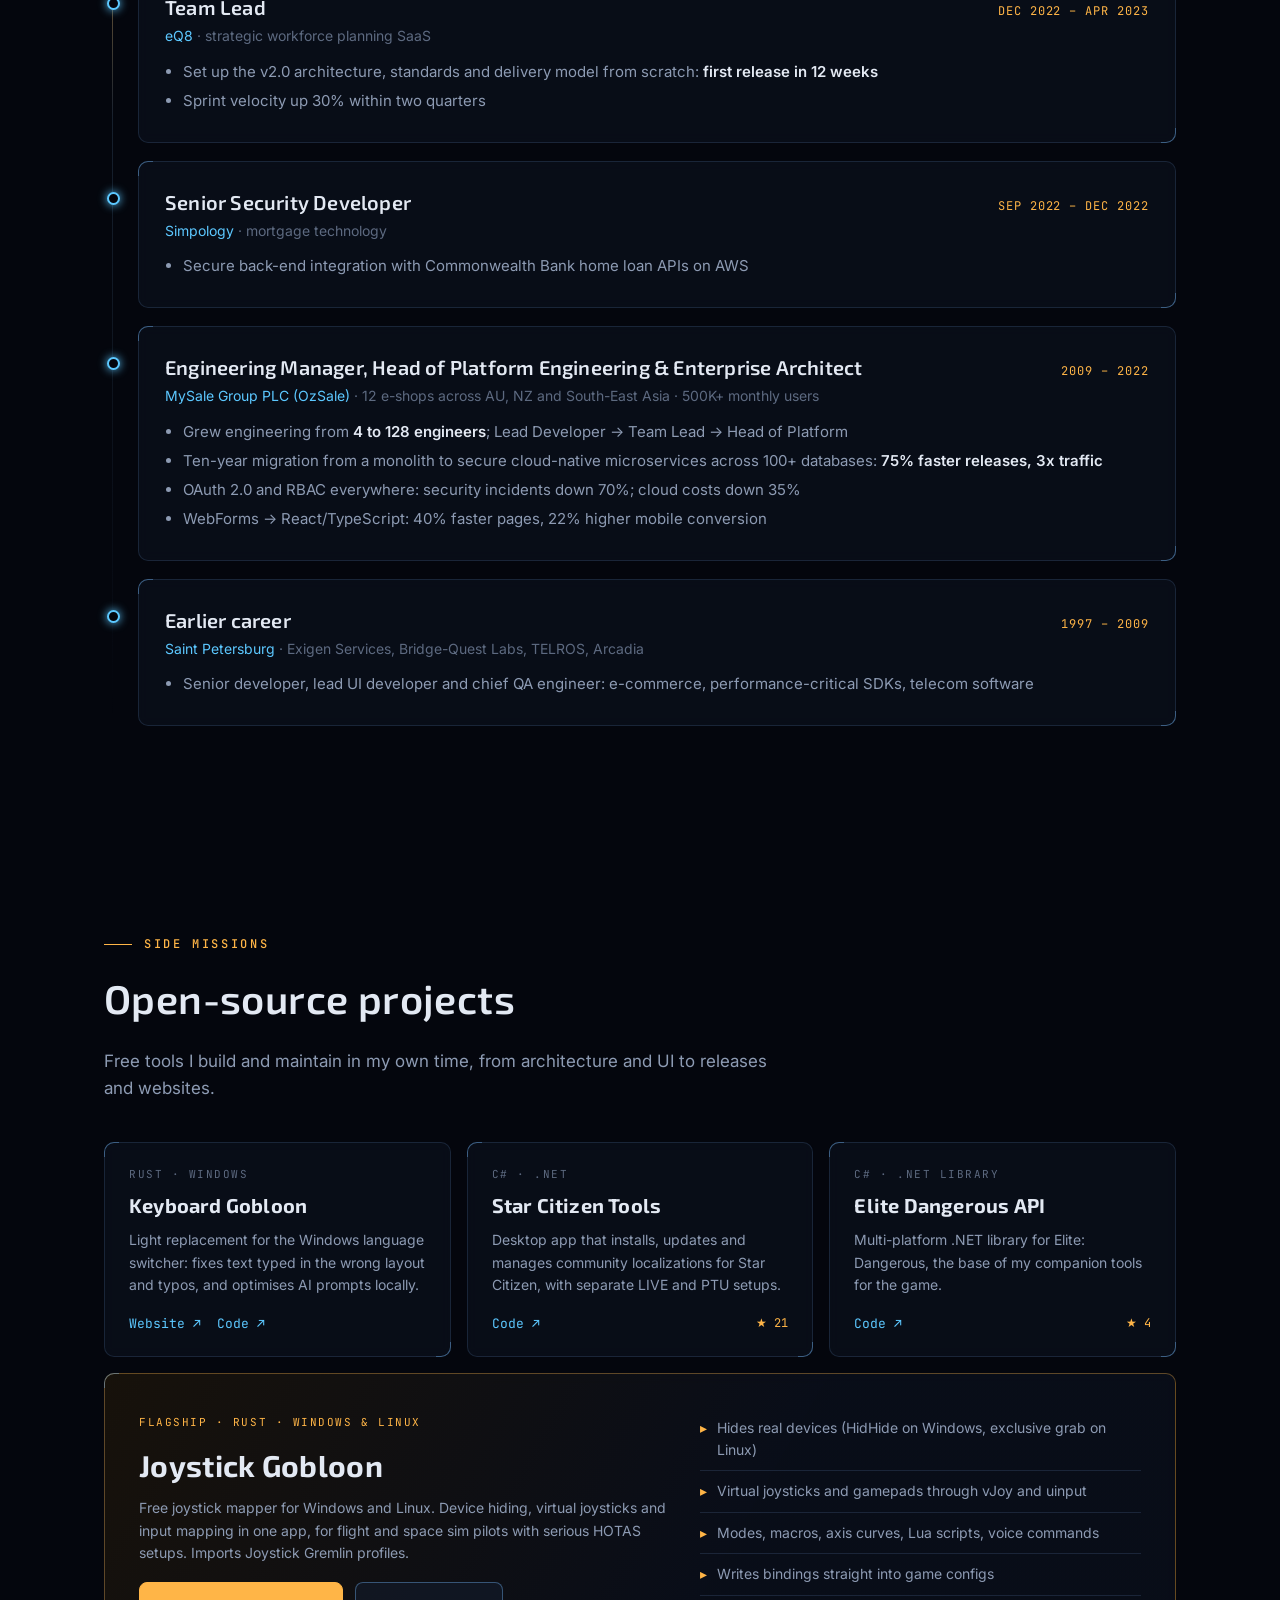
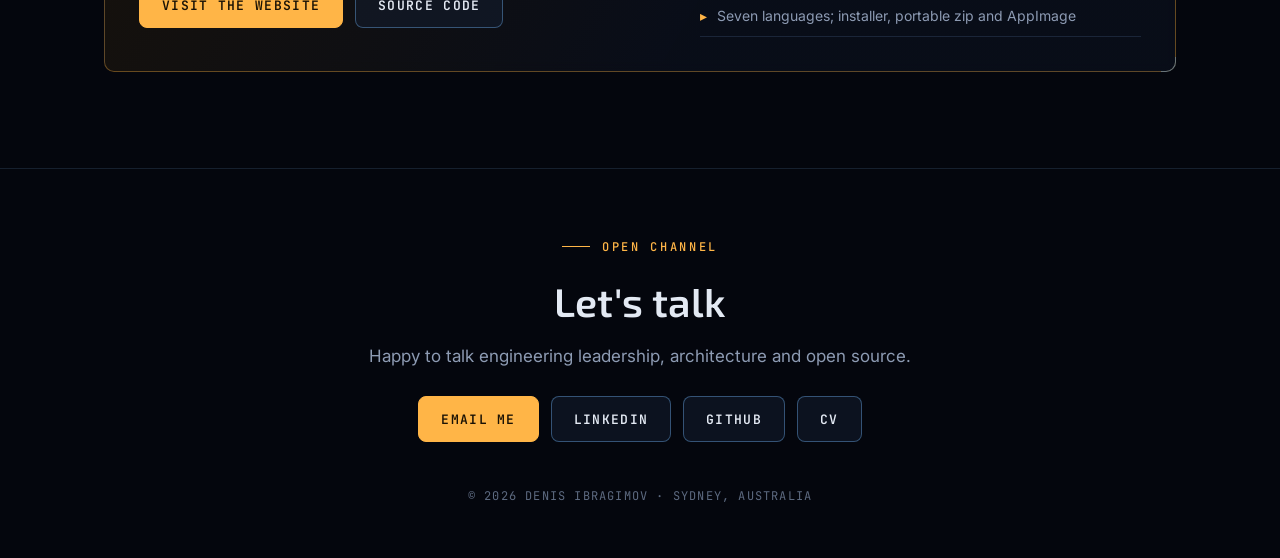
==== commit 9e32e35b: "feat: floating astronaut avatar in the skills orbit" ====
--- a/index.html
+++ b/index.html
@@ -57,7 +57,7 @@
       <div class="meta"><span><b>20+</b> YRS SOFTWARE</span><span><b>13+</b> YRS LEADING TEAMS</span><span><b>4 → 128</b> ENGINEERS</span></div>
     </div>
     <div class="orbit reveal" aria-label="Core technologies">
-      <div class="core">DI</div>
+      <div class="core"><img src="assets/avatar.png" alt="Denis Ibragimov"></div>
     </div>
   </div>
 </header>
--- a/assets/style.css
+++ b/assets/style.css
@@ -150,12 +150,29 @@
 @keyframes unspin { from { transform: translate(-50%, -50%) rotate(0); } to { transform: translate(-50%, -50%) rotate(-360deg); } }
 @keyframes respin { from { transform: translate(-50%, -50%) rotate(0); } to { transform: translate(-50%, -50%) rotate(360deg); } }
 .core {
-  position: absolute; top: 50%; left: 50%; width: 96px; height: 96px; transform: translate(-50%, -50%);
+  position: absolute; top: 50%; left: 50%; width: 124px; height: 124px; transform: translate(-50%, -50%);
   border-radius: 50%; display: grid; place-items: center;
   font: 700 28px var(--head); letter-spacing: 0.06em; color: #fff;
   background: radial-gradient(circle at 35% 30%, #2a4f80, #0b1426 70%);
   border: 1px solid var(--line-strong);
   box-shadow: 0 0 40px rgba(92, 200, 255, 0.25), inset 0 0 20px rgba(92, 200, 255, 0.2);
+}
+.core { animation: glow 6s ease-in-out infinite; }
+.core img {
+  width: 100%; height: 100%; border-radius: 50%; object-fit: cover; display: block;
+  animation: float 7s ease-in-out infinite; transition: transform 0.6s ease;
+}
+.core:hover img { animation-duration: 2.5s; }
+@keyframes float {
+  0%   { transform: translate(0, 0) rotate(-6deg) scale(1); }
+  25%  { transform: translate(3px, -5px) rotate(0deg) scale(1.03); }
+  50%  { transform: translate(0, -8px) rotate(6deg) scale(1.05); }
+  75%  { transform: translate(-3px, -4px) rotate(1deg) scale(1.03); }
+  100% { transform: translate(0, 0) rotate(-6deg) scale(1); }
+}
+@keyframes glow {
+  0%, 100% { box-shadow: 0 0 40px rgba(92, 200, 255, 0.25), inset 0 0 20px rgba(92, 200, 255, 0.2); }
+  50% { box-shadow: 0 0 54px rgba(230, 90, 160, 0.35), inset 0 0 20px rgba(230, 90, 160, 0.25); }
 }
 .core::after {
   content: ""; position: absolute; inset: -10px; border-radius: 50%;
@@ -250,6 +267,7 @@
   section { padding: 72px 0; }
   .stats, .projects { grid-template-columns: 1fr; }
   .orbit { --size: 92vw; }
+  .core { width: 96px; height: 96px; }
   .node span { font-size: 10px; padding: 4px 8px; }
   .log { padding-left: 26px; }
   .entry { padding: 20px; }
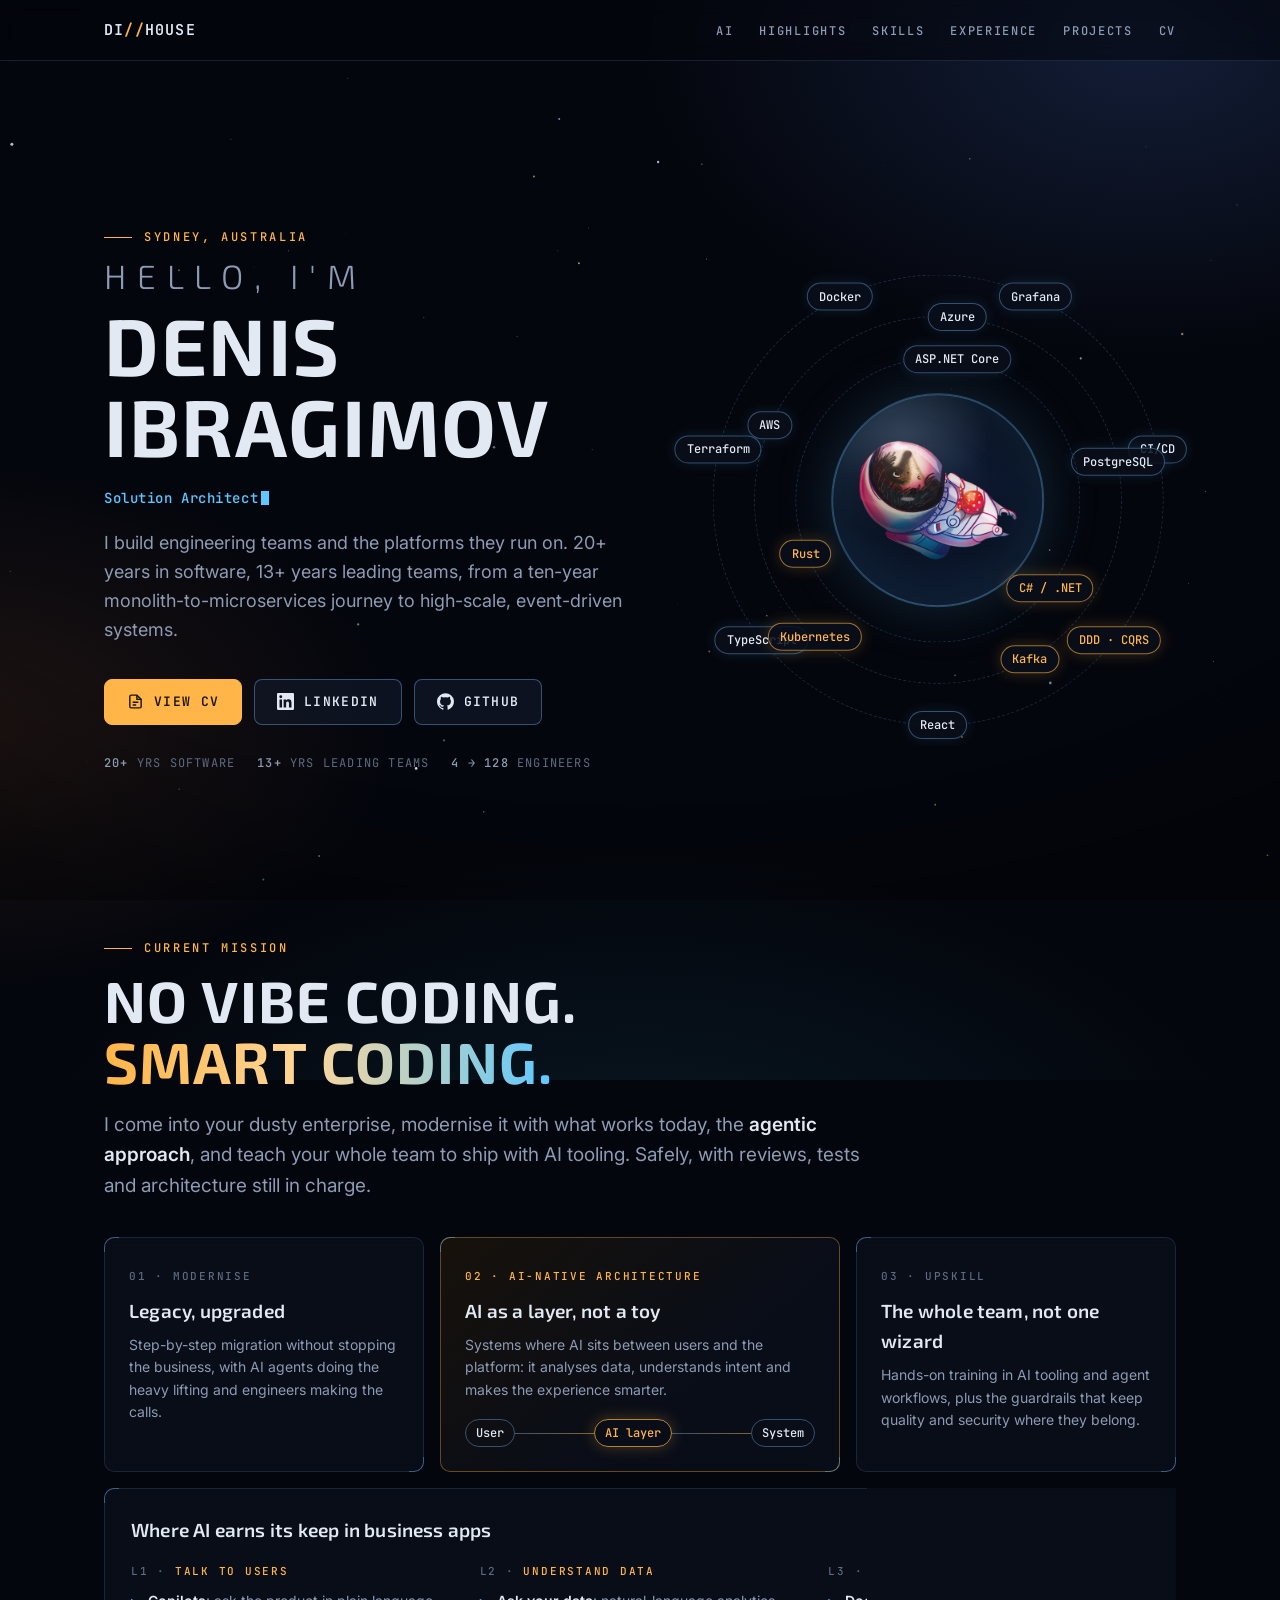
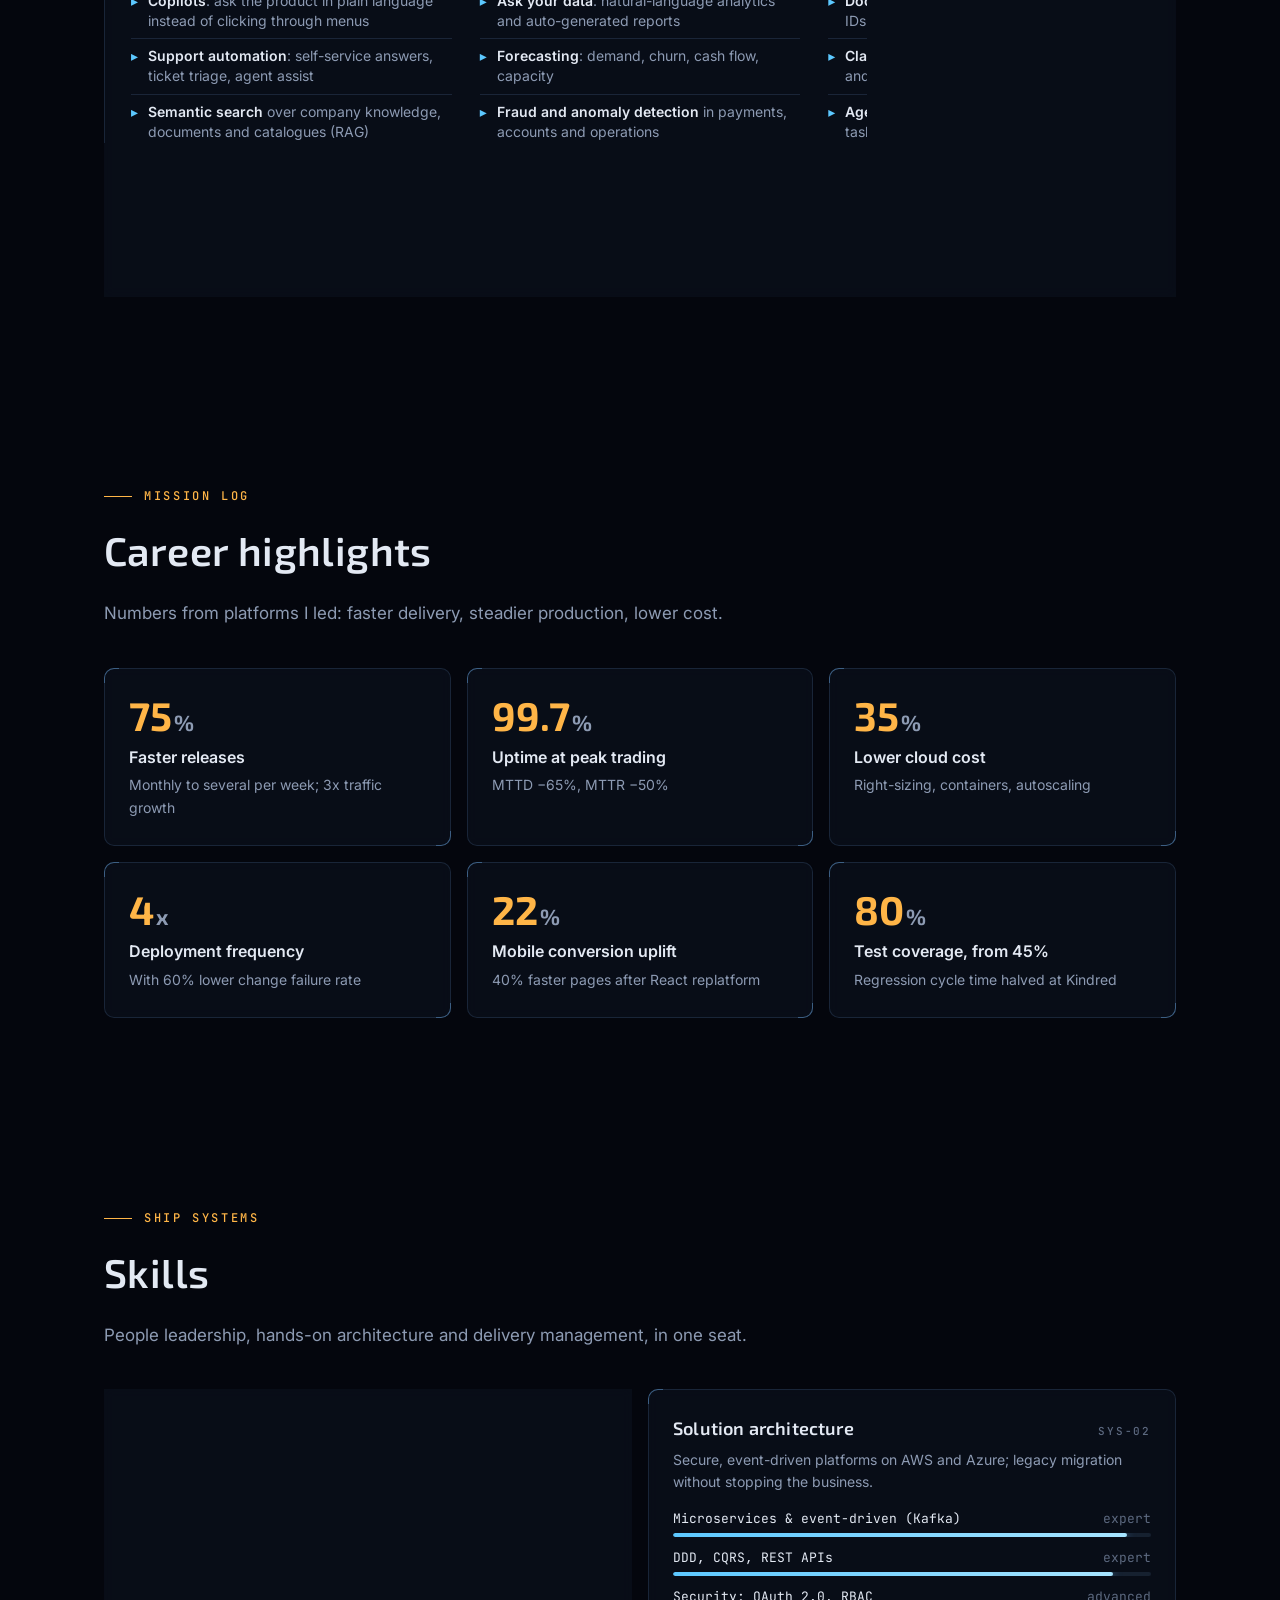
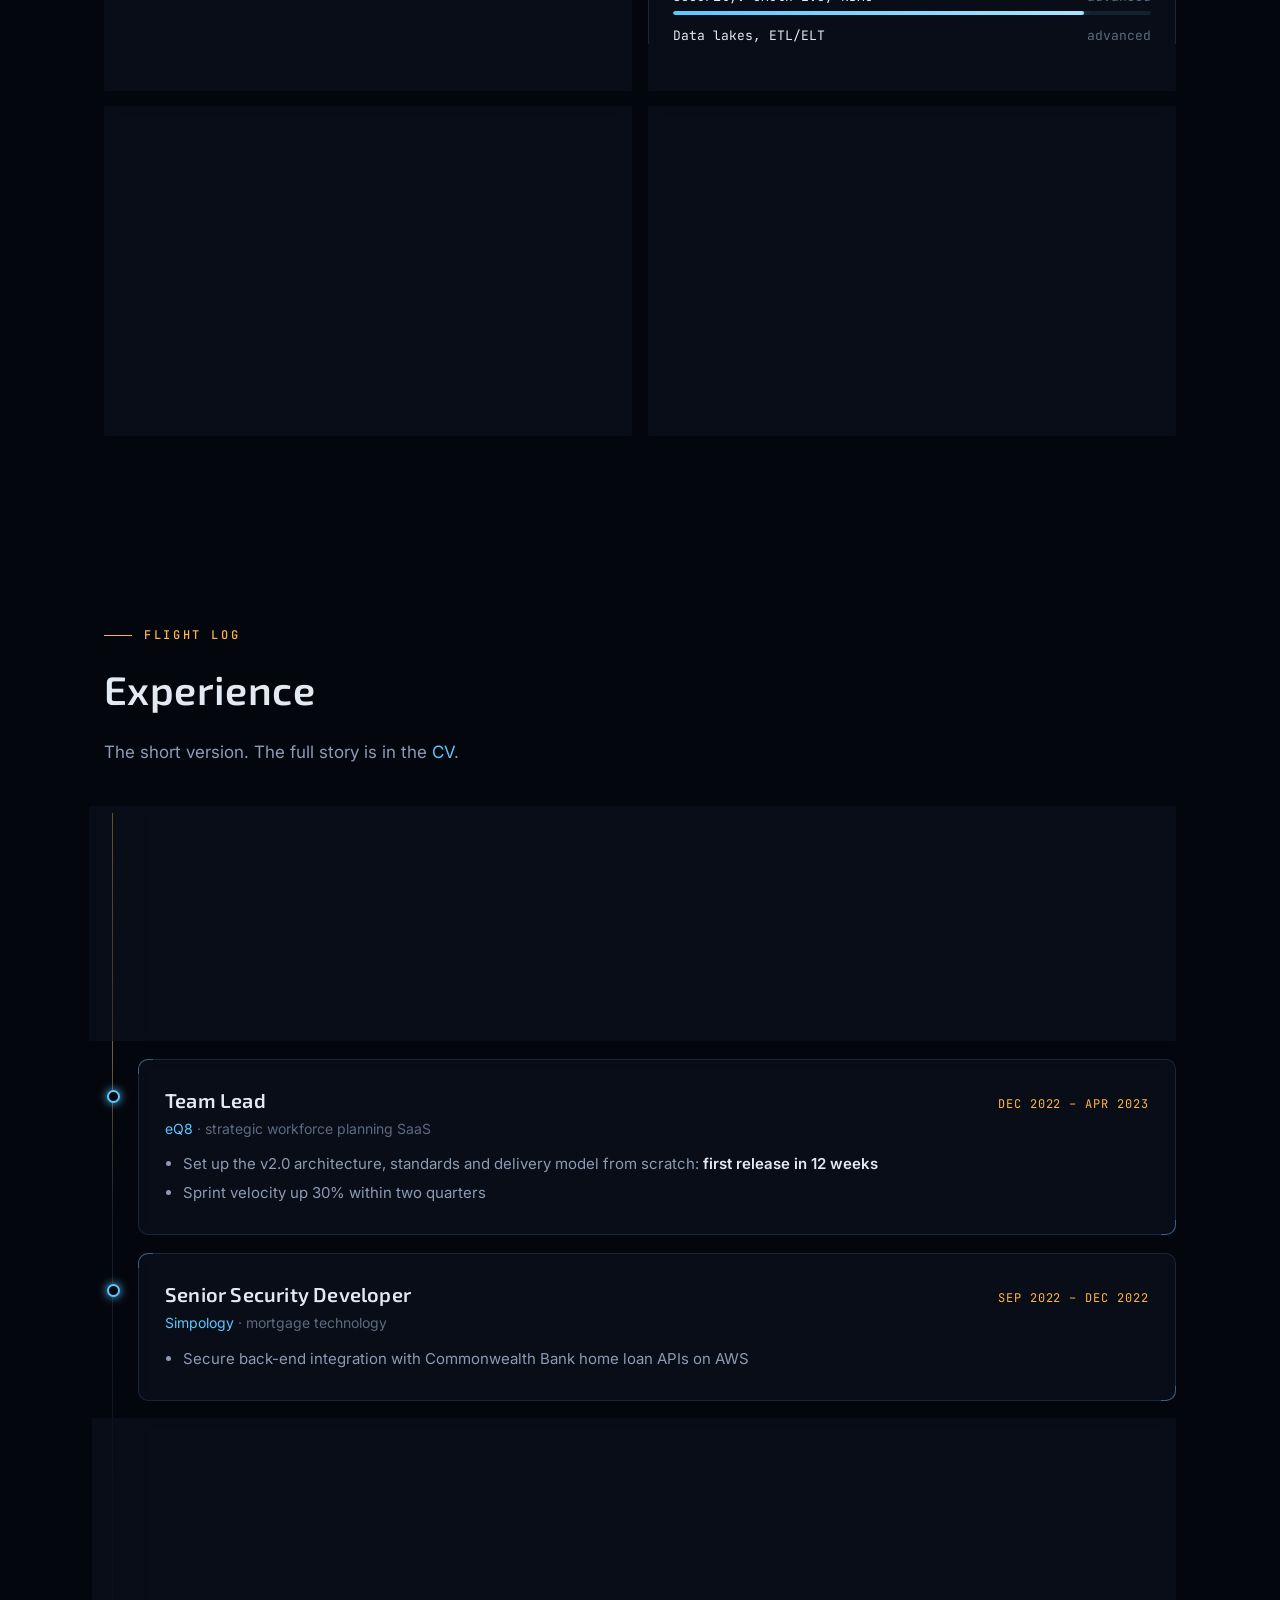
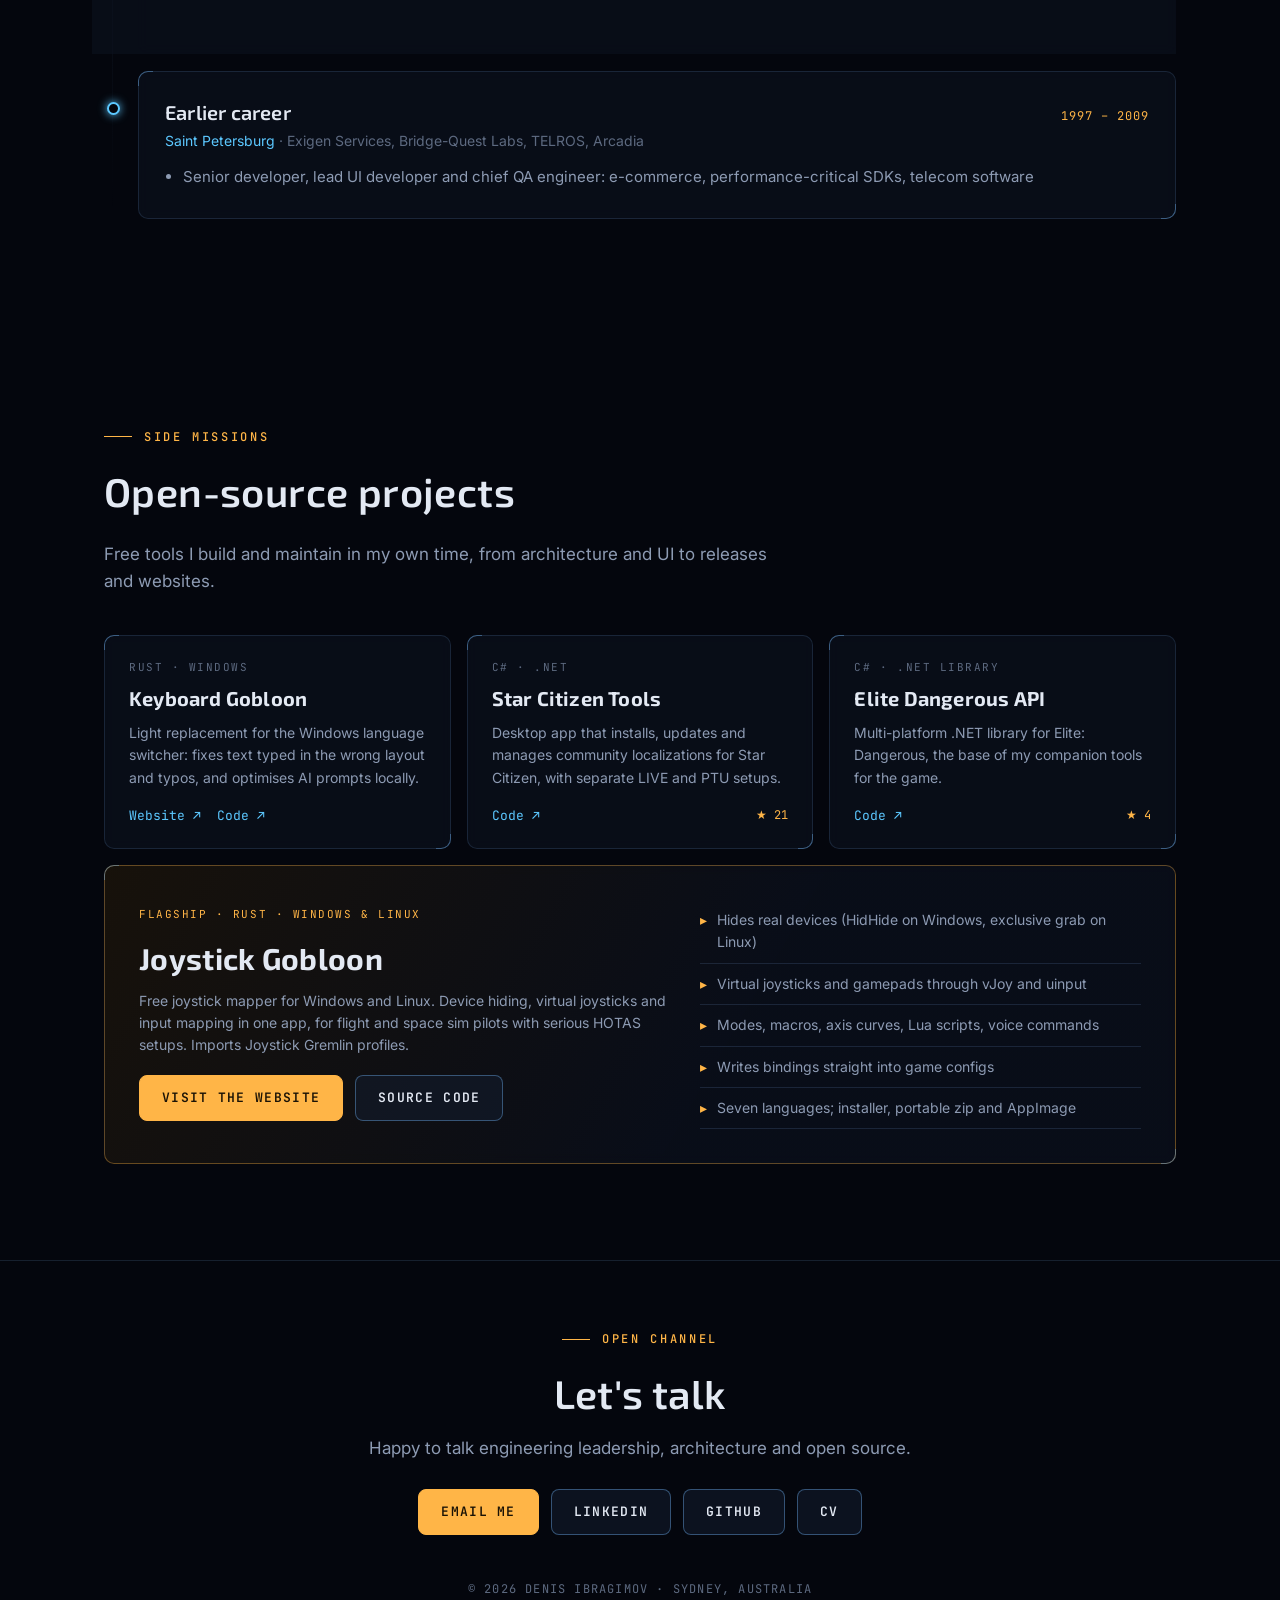
==== commit ef1d25c3: "feat: AI mission section and free-floating hedgehog - Add "No vibe coding. Smart coding." section: m" ====
--- a/index.html
+++ b/index.html
@@ -24,6 +24,7 @@
   <div class="wrap">
     <a class="brand" href="#top">DI<span>//</span>H0USE</a>
     <ul>
+      <li><a href="#ai">AI</a></li>
       <li><a href="#highlights">Highlights</a></li>
       <li><a href="#skills">Skills</a></li>
       <li><a href="#experience">Experience</a></li>
@@ -38,7 +39,7 @@
     <div class="reveal">
       <p class="label">Sydney, Australia</p>
       <h1><span class="thin">Hello, I'm</span>Denis<br>Ibragimov</h1>
-      <div class="roles"><span class="text" data-roles='["Engineering Manager","Technical Lead","Solution Architect","Technical Project Manager"]'></span><span class="caret"></span></div>
+      <div class="roles"><span class="text" data-roles='["Solution Architect","Technical Lead","AI-native Architect","Engineering Manager"]'></span><span class="caret"></span></div>
       <p class="intro">I build engineering teams and the platforms they run on. 20+ years in software, 13+ years leading teams, from a ten-year monolith-to-microservices journey to high-scale, event-driven systems.</p>
       <div class="btns">
         <a class="btn primary" href="cv.html">
@@ -56,11 +57,77 @@
       </div>
       <div class="meta"><span><b>20+</b> YRS SOFTWARE</span><span><b>13+</b> YRS LEADING TEAMS</span><span><b>4 → 128</b> ENGINEERS</span></div>
     </div>
-    <div class="orbit reveal" aria-label="Core technologies">
-      <div class="core"><img src="assets/avatar.png" alt="Denis Ibragimov"></div>
+    <div class="orbit reveal">
+      <div class="core"><img src="assets/hedgehog.png" alt="Hedgehog astronaut floating in zero gravity"></div>
     </div>
   </div>
 </header>
+
+<section id="ai" class="ai">
+  <div class="wrap">
+    <p class="label">Current mission</p>
+    <h2 class="slogan">No vibe coding.<br><span>Smart coding.</span></h2>
+    <p class="offer reveal">I come into your dusty enterprise, modernise it with what works today, the <b>agentic approach</b>, and teach your whole team to ship with AI tooling. Safely, with reviews, tests and architecture still in charge.</p>
+    <div class="ai-grid reveal">
+      <div class="ai-card hud">
+        <span class="code">01 · MODERNISE</span>
+        <h3>Legacy, upgraded</h3>
+        <p>Step-by-step migration without stopping the business, with AI agents doing the heavy lifting and engineers making the calls.</p>
+      </div>
+      <div class="ai-card hud hot">
+        <span class="code">02 · AI-NATIVE ARCHITECTURE</span>
+        <h3>AI as a layer, not a toy</h3>
+        <p>Systems where AI sits between users and the platform: it analyses data, understands intent and makes the experience smarter.</p>
+        <div class="flow" aria-label="User, AI layer, system">
+          <span>User</span><i></i><span class="mid">AI layer</span><i></i><span>System</span>
+        </div>
+      </div>
+      <div class="ai-card hud">
+        <span class="code">03 · UPSKILL</span>
+        <h3>The whole team, not one wizard</h3>
+        <p>Hands-on training in AI tooling and agent workflows, plus the guardrails that keep quality and security where they belong.</p>
+      </div>
+    </div>
+    <div class="uses hud reveal">
+      <div class="uses-head">
+        <h3>Where AI earns its keep in business apps</h3>
+        <p>PRODUCT FEATURES, NOT DEV TOOLS</p>
+      </div>
+      <div class="uses-grid">
+        <div class="uses-col">
+          <h4><span>L1 ·</span> Talk to users</h4>
+          <ul>
+            <li><span><b>Copilots</b>: ask the product in plain language instead of clicking through menus</span></li>
+            <li><span><b>Support automation</b>: self-service answers, ticket triage, agent assist</span></li>
+            <li><span><b>Semantic search</b> over company knowledge, documents and catalogues (RAG)</span></li>
+            <li><span><b>Personalisation</b>: recommendations, next best action, tailored offers</span></li>
+            <li><span><b>Voice</b>: call transcription, sentiment, quality checks, translation</span></li>
+          </ul>
+        </div>
+        <div class="uses-col">
+          <h4><span>L2 ·</span> Understand data</h4>
+          <ul>
+            <li><span><b>Ask your data</b>: natural-language analytics and auto-generated reports</span></li>
+            <li><span><b>Forecasting</b>: demand, churn, cash flow, capacity</span></li>
+            <li><span><b>Fraud and anomaly detection</b> in payments, accounts and operations</span></li>
+            <li><span><b>Risk scoring</b>: credit, KYC/AML, responsible gambling</span></li>
+            <li><span><b>Summaries</b> of customers, cases, calls and contracts</span></li>
+          </ul>
+        </div>
+        <div class="uses-col">
+          <h4><span>L3 ·</span> Do the work</h4>
+          <ul>
+            <li><span><b>Document processing</b>: invoices, contracts, IDs into structured data</span></li>
+            <li><span><b>Classification and routing</b> of emails, tickets and leads</span></li>
+            <li><span><b>Agentic workflows</b>: multi-step back-office tasks with human approval</span></li>
+            <li><span><b>Content generation</b>: product copy, replies, reports, localisation</span></li>
+            <li><span><b>Compliance</b>: policy checks, PII redaction, audit trails</span></li>
+          </ul>
+        </div>
+      </div>
+    </div>
+  </div>
+</section>
 
 <section id="highlights">
   <div class="wrap">
--- a/assets/style.css
+++ b/assets/style.css
@@ -127,7 +127,7 @@
 }
 .ring {
   position: absolute; top: 50%; left: 50%; border-radius: 50%;
-  border: 1px dashed rgba(120, 180, 240, 0.2);
+  border: 1px dashed rgba(120, 180, 240, 0.2); z-index: 1;
   transform: translate(-50%, -50%);
 }
 .ring .spin { position: absolute; inset: 0; animation: spin var(--t) linear infinite; }
@@ -149,36 +149,87 @@
 @keyframes spin { to { transform: rotate(360deg); } }
 @keyframes unspin { from { transform: translate(-50%, -50%) rotate(0); } to { transform: translate(-50%, -50%) rotate(-360deg); } }
 @keyframes respin { from { transform: translate(-50%, -50%) rotate(0); } to { transform: translate(-50%, -50%) rotate(360deg); } }
+/* zero-gravity bubble: the circle stays put, the hedgehog drifts inside it */
 .core {
-  position: absolute; top: 50%; left: 50%; width: 124px; height: 124px; transform: translate(-50%, -50%);
-  border-radius: 50%; display: grid; place-items: center;
-  font: 700 28px var(--head); letter-spacing: 0.06em; color: #fff;
-  background: radial-gradient(circle at 35% 30%, #2a4f80, #0b1426 70%);
+  position: absolute; top: 50%; left: 50%; width: 46%; height: 46%; transform: translate(-50%, -50%);
+  border-radius: 50%; display: grid; place-items: center; overflow: hidden;
+  background:
+    radial-gradient(circle at 32% 26%, rgba(150, 200, 255, 0.16), transparent 42%),
+    radial-gradient(circle at 50% 55%, #16294a, #070d1b 72%);
   border: 1px solid var(--line-strong);
-  box-shadow: 0 0 40px rgba(92, 200, 255, 0.25), inset 0 0 20px rgba(92, 200, 255, 0.2);
-}
-.core { animation: glow 6s ease-in-out infinite; }
+  box-shadow: 0 0 60px rgba(92, 200, 255, 0.18), inset 0 0 50px rgba(92, 200, 255, 0.14);
+}
+.core::before { /* glass highlight on top of the hedgehog */
+  content: ""; position: absolute; inset: 0; border-radius: 50%; z-index: 2; pointer-events: none;
+  background: radial-gradient(60% 38% at 34% 18%, rgba(255, 255, 255, 0.10), transparent 70%);
+}
 .core img {
-  width: 100%; height: 100%; border-radius: 50%; object-fit: cover; display: block;
-  animation: float 7s ease-in-out infinite; transition: transform 0.6s ease;
-}
-.core:hover img { animation-duration: 2.5s; }
-@keyframes float {
-  0%   { transform: translate(0, 0) rotate(-6deg) scale(1); }
-  25%  { transform: translate(3px, -5px) rotate(0deg) scale(1.03); }
-  50%  { transform: translate(0, -8px) rotate(6deg) scale(1.05); }
-  75%  { transform: translate(-3px, -4px) rotate(1deg) scale(1.03); }
-  100% { transform: translate(0, 0) rotate(-6deg) scale(1); }
-}
-@keyframes glow {
-  0%, 100% { box-shadow: 0 0 40px rgba(92, 200, 255, 0.25), inset 0 0 20px rgba(92, 200, 255, 0.2); }
-  50% { box-shadow: 0 0 54px rgba(230, 90, 160, 0.35), inset 0 0 20px rgba(230, 90, 160, 0.25); }
-}
-.core::after {
-  content: ""; position: absolute; inset: -10px; border-radius: 50%;
-  border: 1px solid rgba(92, 200, 255, 0.35); animation: pulse 3.2s ease-out infinite;
-}
-@keyframes pulse { from { transform: scale(0.9); opacity: 0.9; } to { transform: scale(1.7); opacity: 0; } }
+  width: 80%; height: auto; display: block;
+  filter: drop-shadow(0 10px 18px rgba(0, 0, 0, 0.45));
+  animation: drift-xy 13s ease-in-out infinite, tumble 19s ease-in-out infinite;
+}
+@keyframes drift-xy {
+  0%, 100% { translate: 0 0; }
+  25% { translate: 6px -7px; }
+  50% { translate: -3px -11px; }
+  75% { translate: -7px -4px; }
+}
+@keyframes tumble {
+  0%, 100% { rotate: -4deg; }
+  50% { rotate: 5deg; }
+}
+.orbit::after {
+  content: ""; position: absolute; top: 50%; left: 50%; width: 46%; height: 46%;
+  translate: -50% -50%; border-radius: 50%; pointer-events: none;
+  border: 1px solid rgba(92, 200, 255, 0.3); animation: pulse 4.5s ease-out infinite;
+}
+@keyframes pulse { from { transform: scale(1); opacity: 0.7; } to { transform: scale(1.22); opacity: 0; } }
+
+/* ---------- AI mission ---------- */
+.ai { padding-top: 40px; }
+.slogan { font-size: clamp(34px, 5.4vw, 58px); font-weight: 700; line-height: 1.05; text-transform: uppercase; letter-spacing: 0.02em; }
+.slogan span {
+  background: linear-gradient(90deg, var(--amber), #ffd79a 45%, var(--cyan));
+  -webkit-background-clip: text; background-clip: text; color: transparent;
+}
+.offer { color: var(--muted); font-size: 19px; max-width: 760px; margin: 6px 0 36px; }
+.offer b { color: var(--text); font-weight: 600; }
+.ai-grid { display: grid; grid-template-columns: 1fr 1.25fr 1fr; gap: 16px; }
+.ai-card { padding: 24px; }
+.ai-card .code { font: 500 11px var(--mono); color: var(--dim); letter-spacing: 0.16em; }
+.ai-card h3 { font-size: 19px; font-weight: 600; margin: 8px 0 8px; }
+.ai-card p { color: var(--muted); font-size: 14px; margin: 0; }
+.ai-card.hot {
+  border-color: rgba(255, 181, 71, 0.35);
+  background: linear-gradient(140deg, rgba(40, 28, 10, 0.55), rgba(12, 18, 32, 0.62) 65%);
+}
+.ai-card.hot .code { color: var(--amber); }
+.flow { display: flex; align-items: center; margin-top: 18px; font: 500 12px var(--mono); }
+.flow span { padding: 5px 10px; border: 1px solid var(--line-strong); border-radius: 999px; color: var(--text); white-space: nowrap; }
+.flow span.mid { border-color: rgba(255, 181, 71, 0.7); color: var(--amber); box-shadow: 0 0 16px rgba(255, 181, 71, 0.25); }
+.flow i {
+  flex: 1; min-width: 14px; height: 1px; position: relative; overflow: hidden;
+  background: linear-gradient(90deg, var(--line-strong), rgba(255, 181, 71, 0.5));
+}
+.flow i::after {
+  content: ""; position: absolute; top: -1px; left: -30%; width: 30%; height: 3px; border-radius: 2px;
+  background: var(--amber); box-shadow: 0 0 8px var(--amber); animation: packet 2.4s linear infinite;
+}
+.flow i + span + i::after { animation-delay: 1.2s; }
+@keyframes packet { to { left: 100%; } }
+
+.uses { margin-top: 16px; padding: 26px 26px 20px; }
+.uses-head { display: flex; justify-content: space-between; align-items: baseline; gap: 16px; flex-wrap: wrap; margin-bottom: 18px; }
+.uses-head h3 { font-size: 19px; font-weight: 600; }
+.uses-head p { margin: 0; color: var(--dim); font: 12px var(--mono); letter-spacing: 0.08em; }
+.uses-grid { display: grid; grid-template-columns: repeat(3, 1fr); gap: 0 28px; }
+.uses-col h4 { margin: 0 0 6px; font: 500 11px var(--mono); letter-spacing: 0.16em; text-transform: uppercase; color: var(--amber); }
+.uses-col h4 span { color: var(--dim); }
+.uses-col ul { list-style: none; margin: 0 0 14px; padding: 0; }
+.uses-col li { display: flex; gap: 10px; padding: 7px 0; border-bottom: 1px solid var(--line); color: var(--muted); font-size: 14px; line-height: 1.45; }
+.uses-col li::before { content: "▸"; color: var(--cyan); }
+.uses-col li b { color: var(--text); font-weight: 600; }
+@media (max-width: 900px) { .uses-grid { grid-template-columns: 1fr; } }
 
 /* ---------- stats ---------- */
 .stats { display: grid; grid-template-columns: repeat(3, 1fr); gap: 16px; }
@@ -258,7 +309,7 @@
   .hero .wrap { grid-template-columns: 1fr; }
   .hero { padding-top: 90px; }
   .stats, .projects { grid-template-columns: 1fr 1fr; }
-  .skills { grid-template-columns: 1fr; }
+  .skills, .ai-grid { grid-template-columns: 1fr; }
   .proj.feature { grid-template-columns: 1fr; }
   .nav ul { display: none; }
 }
@@ -267,7 +318,6 @@
   section { padding: 72px 0; }
   .stats, .projects { grid-template-columns: 1fr; }
   .orbit { --size: 92vw; }
-  .core { width: 96px; height: 96px; }
   .node span { font-size: 10px; padding: 4px 8px; }
   .log { padding-left: 26px; }
   .entry { padding: 20px; }
